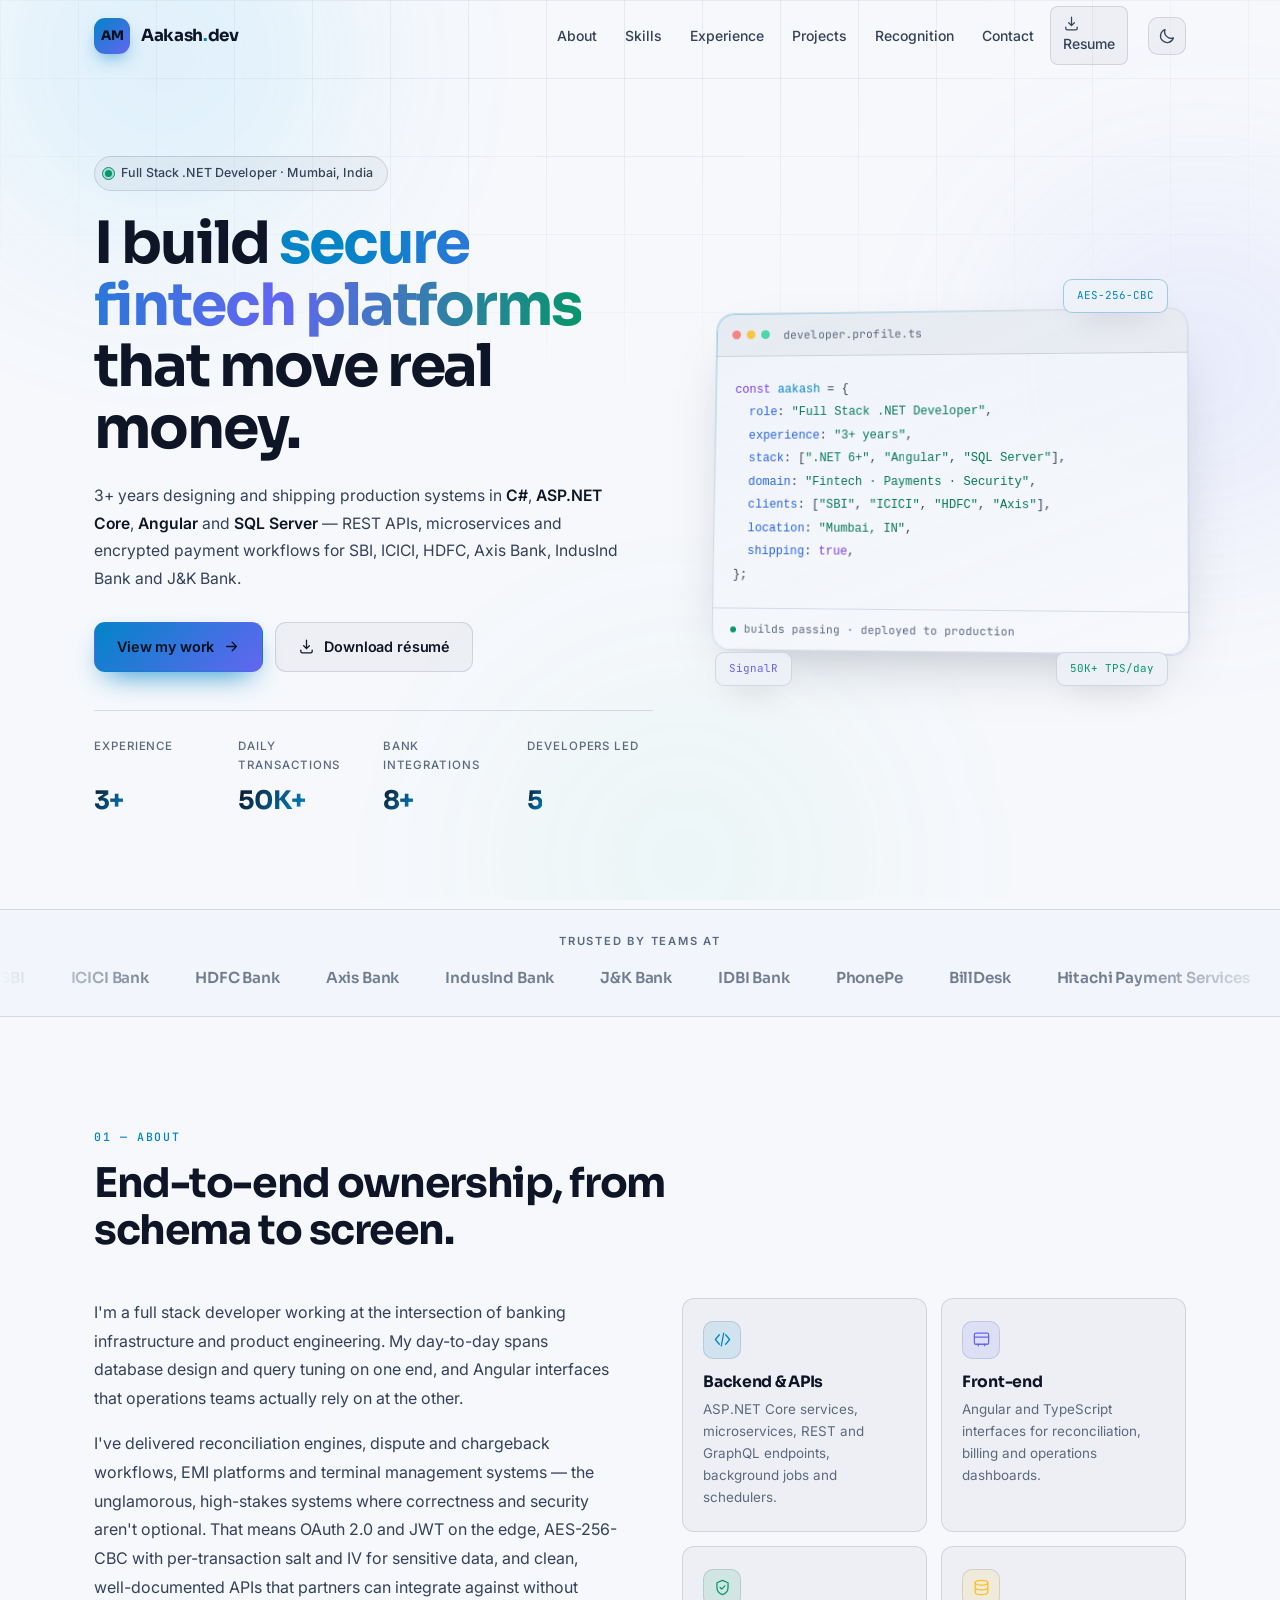
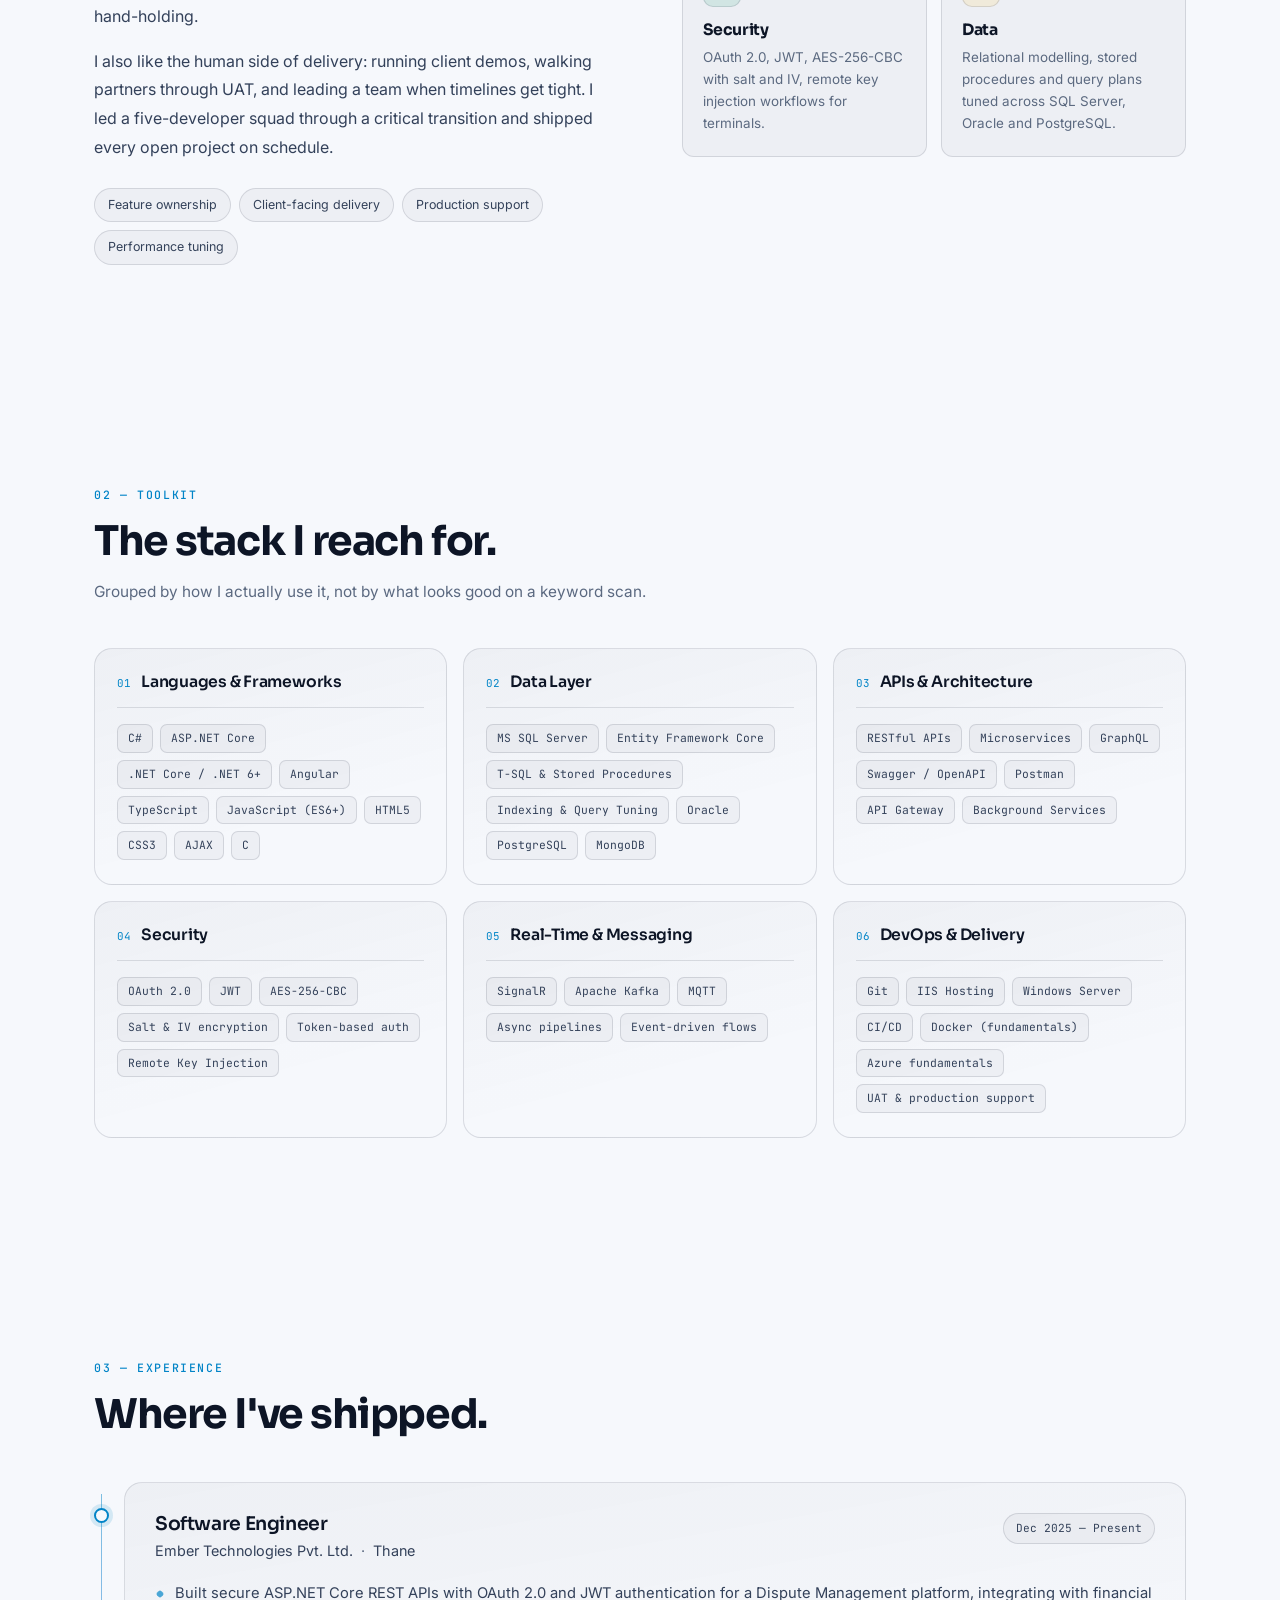
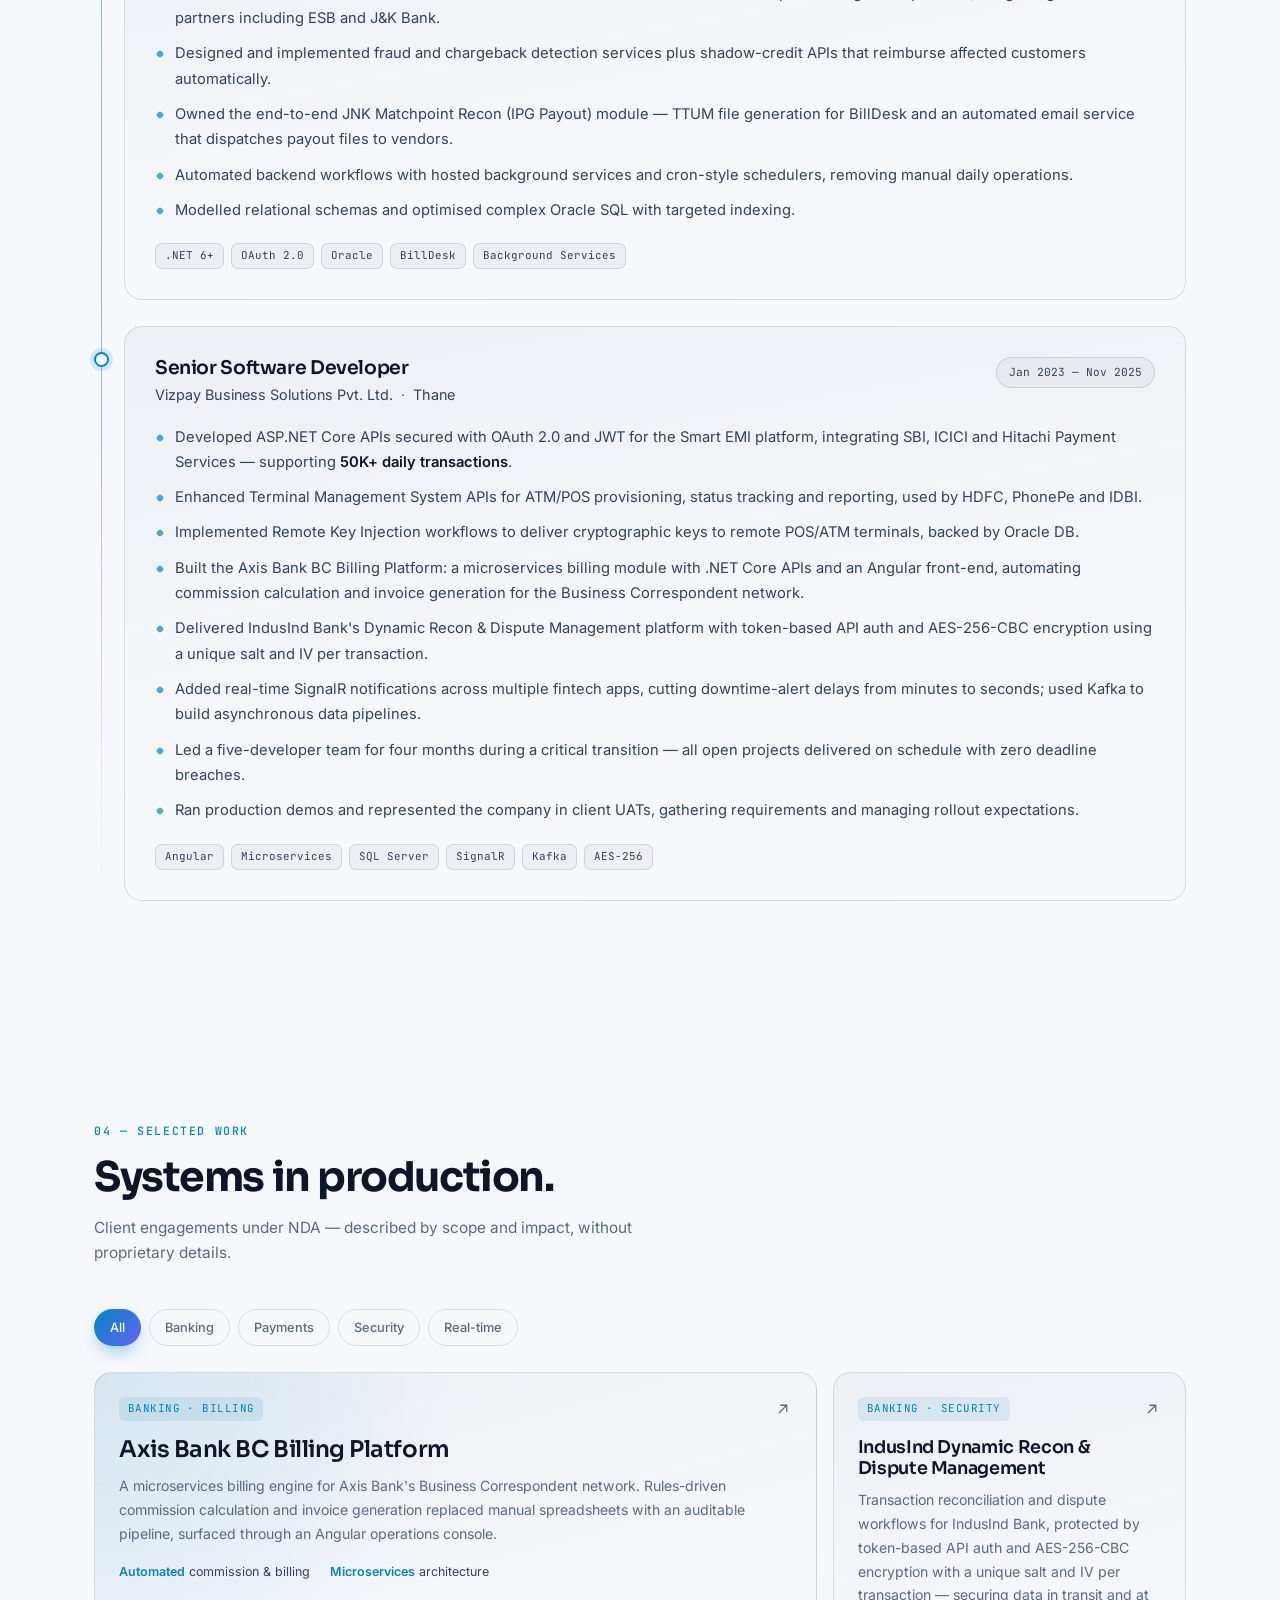
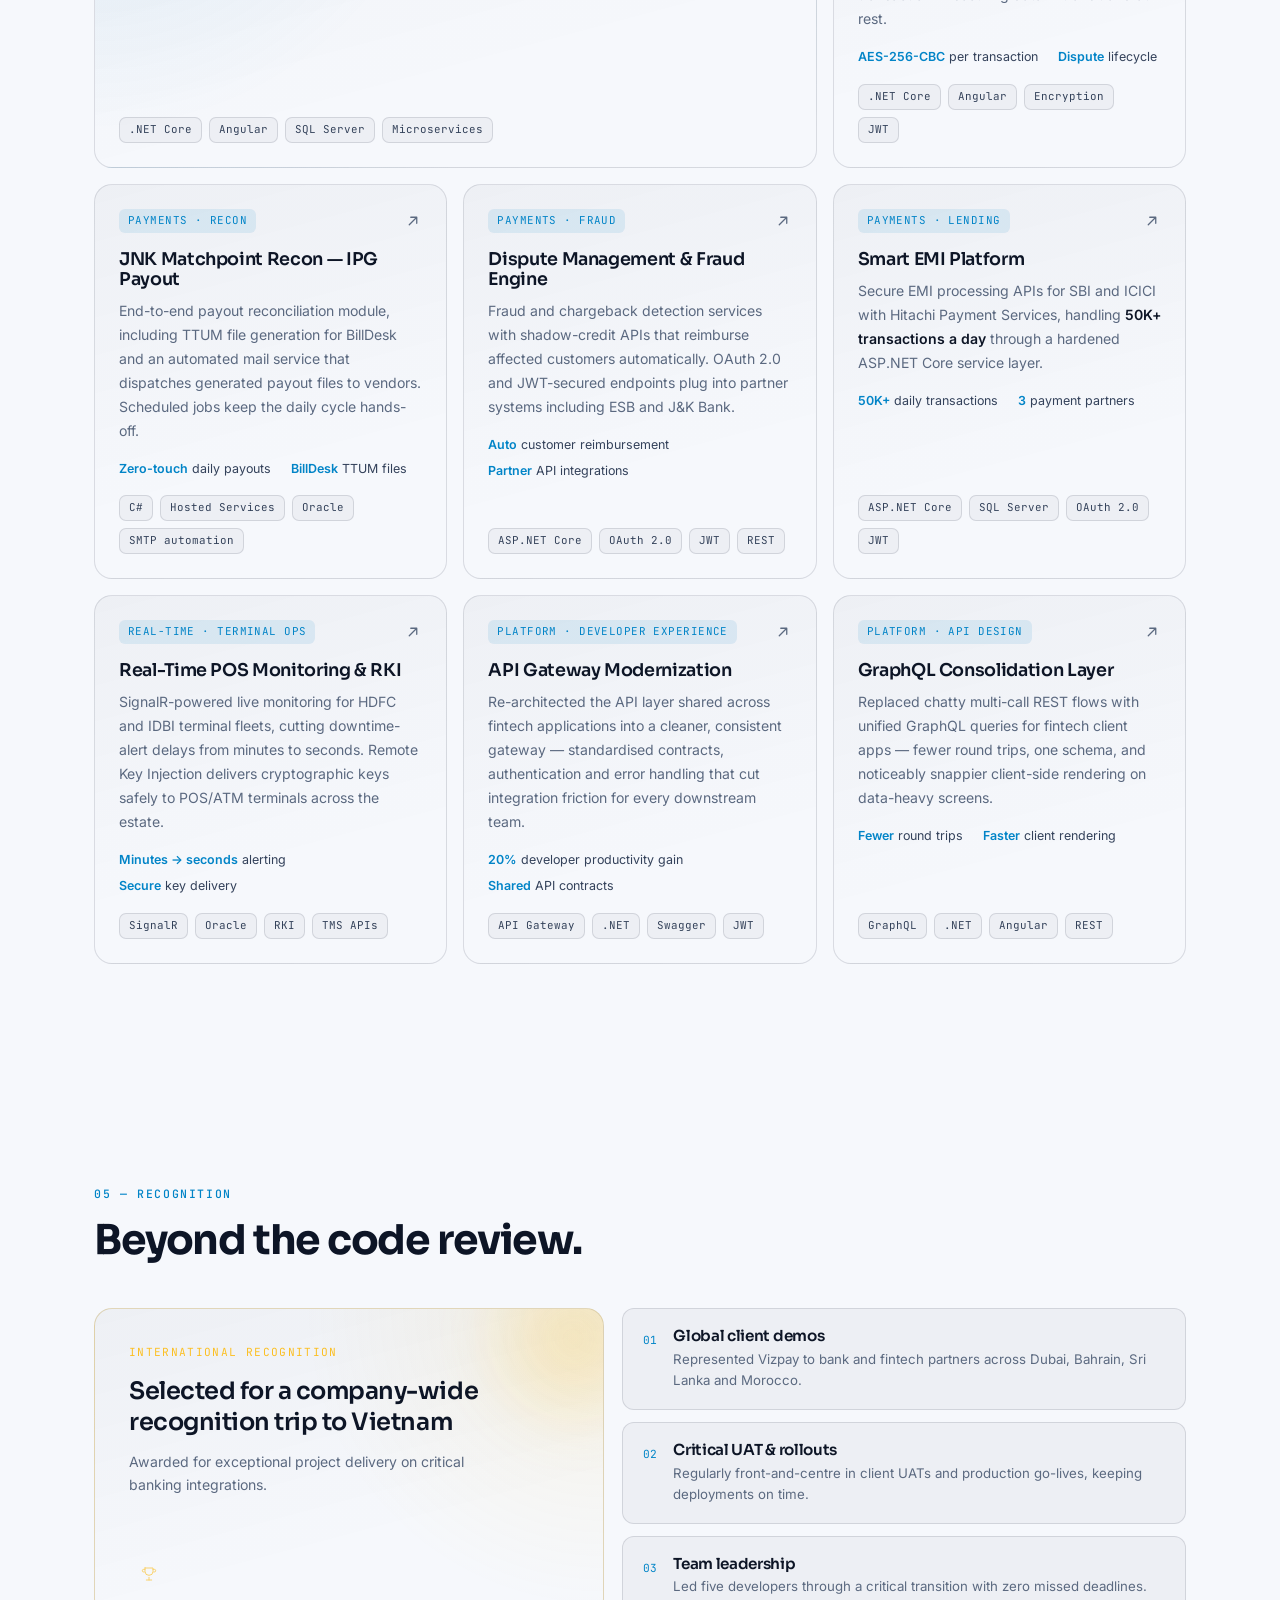
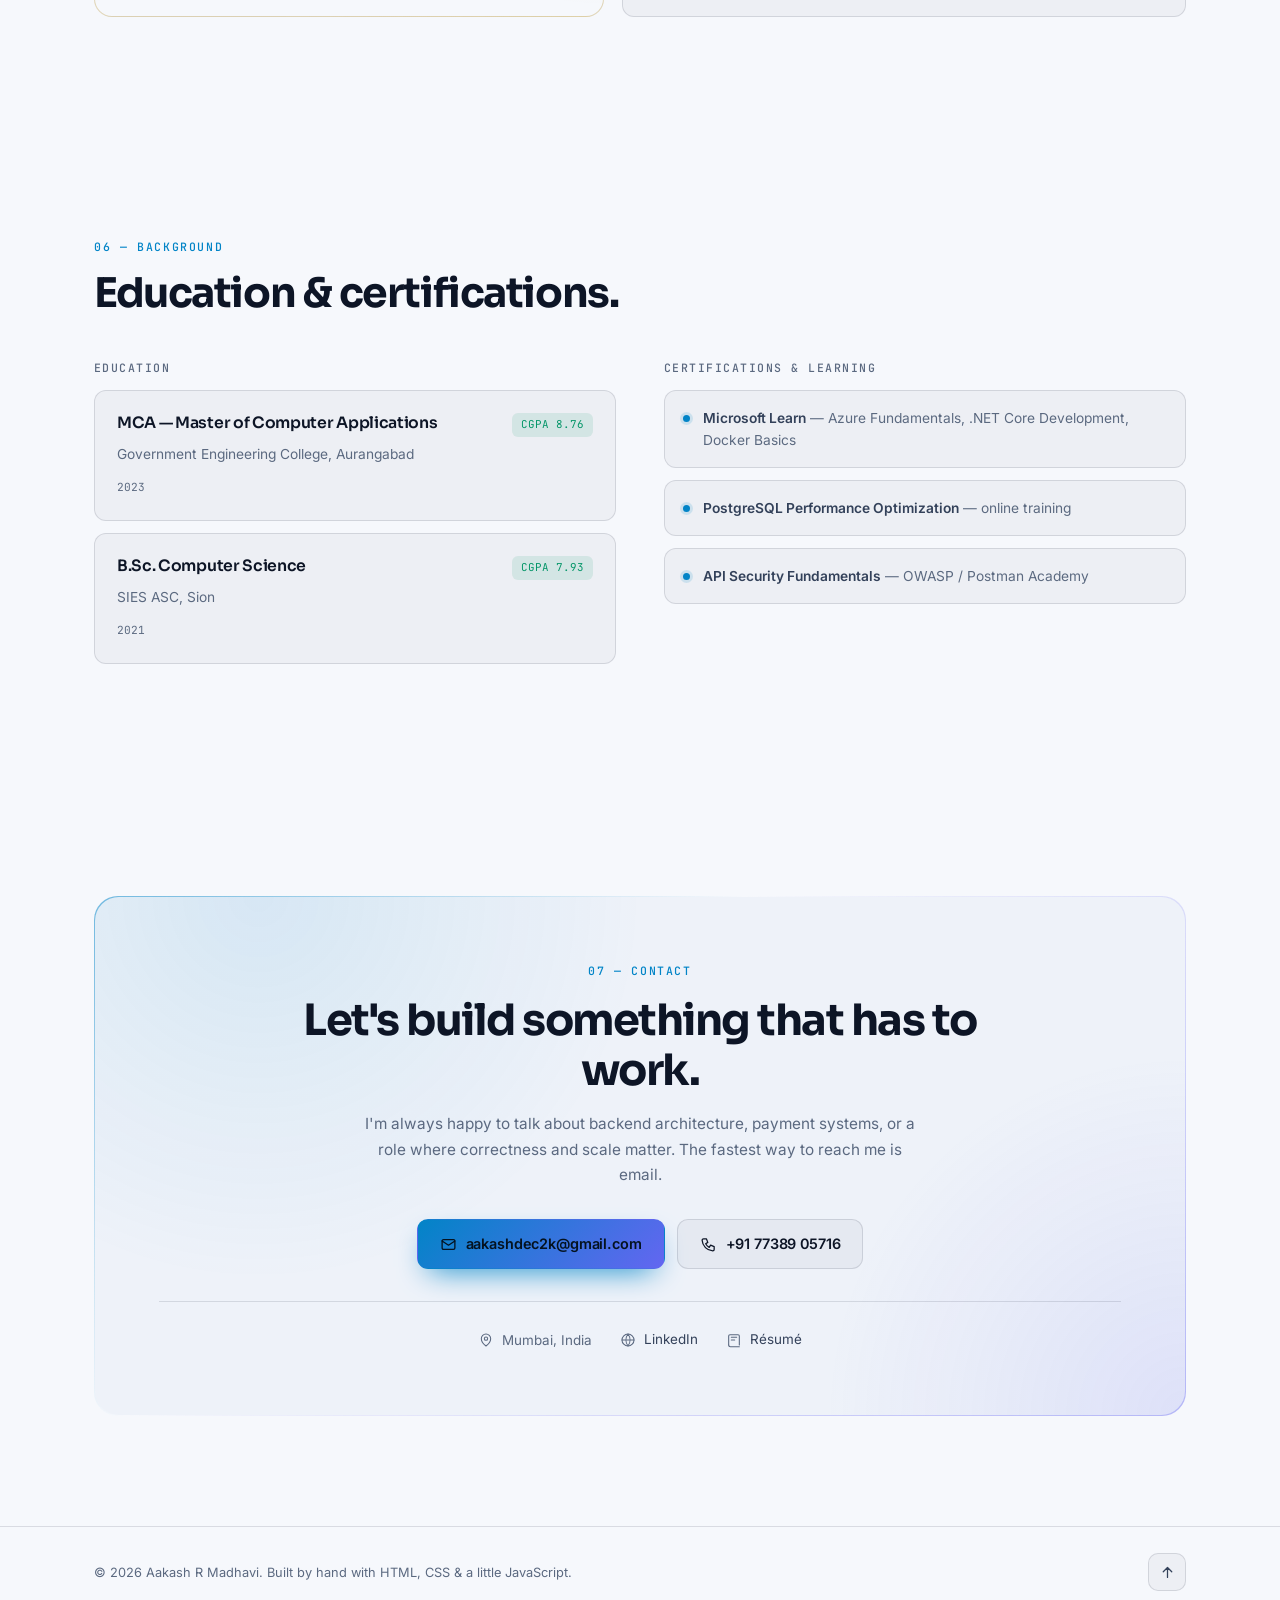
==== index.html @ f0f53ac8 "Add portfolio site and updated resume" ====
<!DOCTYPE html>
<html lang="en" data-theme="dark">
<head>
  <meta charset="UTF-8" />
  <meta name="viewport" content="width=device-width, initial-scale=1.0" />
  <title>Aakash R Madhavi — Full Stack .NET Developer</title>
  <meta name="description" content="Full Stack .NET Developer with 3+ years building secure, high-throughput fintech platforms with C#, ASP.NET Core, Angular and SQL Server for leading banks and payment networks." />
  <meta name="author" content="Aakash R Madhavi" />
  <meta name="theme-color" content="#060a12" />

  <!-- Open Graph / social preview -->
  <meta property="og:type" content="website" />
  <meta property="og:title" content="Aakash R Madhavi — Full Stack .NET Developer" />
  <meta property="og:description" content="Secure, scalable fintech platforms in .NET Core, Angular and SQL Server. Built for SBI, ICICI, HDFC, Axis, IndusInd and J&K Bank." />
  <meta name="twitter:card" content="summary_large_image" />

  <link rel="icon" href="data:image/svg+xml,<svg xmlns='http://www.w3.org/2000/svg' viewBox='0 0 100 100'><rect width='100' height='100' rx='24' fill='%23060a12'/><text x='50' y='68' font-family='Segoe UI,Arial' font-size='46' font-weight='700' fill='%2338bdf8' text-anchor='middle'>AM</text></svg>" />

  <link rel="preconnect" href="https://fonts.googleapis.com" />
  <link rel="preconnect" href="https://fonts.gstatic.com" crossorigin />
  <link href="https://fonts.googleapis.com/css2?family=Inter:wght@400;500;600;700&family=JetBrains+Mono:wght@400;500&family=Sora:wght@500;600;700;800&display=swap" rel="stylesheet" />

  <link rel="stylesheet" href="assets/css/style.css" />

  <script type="application/ld+json">
  {
    "@context": "https://schema.org",
    "@type": "Person",
    "name": "Aakash R Madhavi",
    "jobTitle": "Full Stack .NET Developer",
    "email": "mailto:aakashdec2k@gmail.com",
    "telephone": "+91-7738905716",
    "address": { "@type": "PostalAddress", "addressLocality": "Mumbai", "addressCountry": "IN" },
    "knowsAbout": ["C#", "ASP.NET Core", ".NET 6+", "Angular", "SQL Server", "Microservices", "REST APIs", "OAuth 2.0", "JWT", "SignalR", "Kafka"],
    "alumniOf": [
      { "@type": "CollegeOrUniversity", "name": "Government Engineering College, Aurangabad" },
      { "@type": "CollegeOrUniversity", "name": "SIES ASC, Sion" }
    ]
  }
  </script>
</head>
<body>
  <a class="skip-link" href="#main">Skip to content</a>

  <div class="bg-aurora" aria-hidden="true">
    <span class="blob blob-1"></span>
    <span class="blob blob-2"></span>
    <span class="blob blob-3"></span>
    <span class="grid-overlay"></span>
  </div>

  <header class="site-header" id="top">
    <nav class="nav container" aria-label="Primary">
      <a class="brand" href="#top" aria-label="Aakash Madhavi — home">
        <span class="brand-mark">AM</span>
        <span class="brand-text">Aakash<span class="dot">.</span>dev</span>
      </a>

      <button class="nav-toggle" id="navToggle" aria-label="Toggle navigation" aria-expanded="false" aria-controls="navLinks">
        <span></span><span></span><span></span>
      </button>

      <ul class="nav-links" id="navLinks">
        <li><a href="#about">About</a></li>
        <li><a href="#skills">Skills</a></li>
        <li><a href="#experience">Experience</a></li>
        <li><a href="#projects">Projects</a></li>
        <li><a href="#recognition">Recognition</a></li>
        <li><a href="#contact">Contact</a></li>
        <li>
          <a class="btn btn-sm btn-ghost" href="resume.html">
            <svg viewBox="0 0 24 24" aria-hidden="true"><path d="M12 3v12m0 0 4-4m-4 4-4-4M4 17v2a2 2 0 0 0 2 2h12a2 2 0 0 0 2-2v-2"/></svg>
            Resume
          </a>
        </li>
      </ul>

      <button class="theme-toggle" id="themeToggle" aria-label="Switch to light theme" title="Toggle theme">
        <svg class="icon-sun" viewBox="0 0 24 24" aria-hidden="true"><circle cx="12" cy="12" r="4.2"/><path d="M12 2v2.2M12 19.8V22M2 12h2.2M19.8 12H22M4.9 4.9l1.6 1.6M17.5 17.5l1.6 1.6M19.1 4.9l-1.6 1.6M6.5 17.5l-1.6 1.6"/></svg>
        <svg class="icon-moon" viewBox="0 0 24 24" aria-hidden="true"><path d="M20.5 14.6A8.7 8.7 0 0 1 9.4 3.5a8.8 8.8 0 1 0 11.1 11.1Z"/></svg>
      </button>
    </nav>
  </header>

  <main id="main">
    <!-- ================= HERO ================= -->
    <section class="hero container" aria-labelledby="hero-title">
      <div class="hero-copy">
        <p class="eyebrow reveal">
          <span class="status-dot" aria-hidden="true"></span>
          Full Stack .NET Developer · Mumbai, India
        </p>

        <h1 id="hero-title" class="reveal">
          I build <span class="grad-text">secure fintech platforms</span> that move real money.
        </h1>

        <p class="hero-lede reveal">
          3+ years designing and shipping production systems in <strong>C#</strong>,
          <strong>ASP.NET Core</strong>, <strong>Angular</strong> and <strong>SQL Server</strong> —
          REST APIs, microservices and encrypted payment workflows for SBI, ICICI, HDFC,
          Axis Bank, IndusInd Bank and J&amp;K Bank.
        </p>

        <div class="hero-actions reveal">
          <a class="btn btn-primary" href="#projects">
            View my work
            <svg viewBox="0 0 24 24" aria-hidden="true"><path d="M5 12h14m0 0-6-6m6 6-6 6"/></svg>
          </a>
          <a class="btn btn-ghost" href="Aakash_Madhavi_Resume_Updated.pdf" download>
            <svg viewBox="0 0 24 24" aria-hidden="true"><path d="M12 3v12m0 0 4-4m-4 4-4-4M4 17v2a2 2 0 0 0 2 2h12a2 2 0 0 0 2-2v-2"/></svg>
            Download résumé
          </a>
        </div>

        <dl class="hero-stats reveal">
          <div class="stat">
            <dt>Experience</dt>
            <dd><span class="counter" data-target="3" data-suffix="+">0</span></dd>
          </div>
          <div class="stat">
            <dt>Daily transactions</dt>
            <dd><span class="counter" data-target="50" data-suffix="K+">0</span></dd>
          </div>
          <div class="stat">
            <dt>Bank integrations</dt>
            <dd><span class="counter" data-target="8" data-suffix="+">0</span></dd>
          </div>
          <div class="stat">
            <dt>Developers led</dt>
            <dd><span class="counter" data-target="5" data-suffix="">0</span></dd>
          </div>
        </dl>
      </div>

      <div class="hero-visual reveal" aria-hidden="true">
        <div class="code-card">
          <div class="code-head">
            <span class="code-dots"><i></i><i></i><i></i></span>
            <span class="code-file">developer.profile.ts</span>
          </div>
          <pre class="code-body"><code><span class="tok-key">const</span> <span class="tok-var">aakash</span> = {
  <span class="tok-prop">role</span>: <span class="tok-str">"Full Stack .NET Developer"</span>,
  <span class="tok-prop">experience</span>: <span class="tok-str">"3+ years"</span>,
  <span class="tok-prop">stack</span>: [<span class="tok-str">".NET 6+"</span>, <span class="tok-str">"Angular"</span>, <span class="tok-str">"SQL Server"</span>],
  <span class="tok-prop">domain</span>: <span class="tok-str">"Fintech · Payments · Security"</span>,
  <span class="tok-prop">clients</span>: [<span class="tok-str">"SBI"</span>, <span class="tok-str">"ICICI"</span>, <span class="tok-str">"HDFC"</span>, <span class="tok-str">"Axis"</span>],
  <span class="tok-prop">location</span>: <span class="tok-str">"Mumbai, IN"</span>,
  <span class="tok-prop">shipping</span>: <span class="tok-key">true</span>,
};</code></pre>
          <div class="code-foot">
            <span class="pulse-dot"></span> builds passing · deployed to production
          </div>
        </div>

        <div class="floating-chip chip-a">AES-256-CBC</div>
        <div class="floating-chip chip-b">SignalR</div>
        <div class="floating-chip chip-c">50K+ TPS/day</div>
      </div>
    </section>

    <!-- ================= MARQUEE ================= -->
    <section class="marquee-wrap" aria-label="Clients and partners">
      <p class="marquee-label">Trusted by teams at</p>
      <div class="marquee">
        <ul class="marquee-track">
          <li>SBI</li><li>ICICI Bank</li><li>HDFC Bank</li><li>Axis Bank</li><li>IndusInd Bank</li>
          <li>J&amp;K Bank</li><li>IDBI Bank</li><li>PhonePe</li><li>BillDesk</li><li>Hitachi Payment Services</li>
          <li aria-hidden="true">SBI</li><li aria-hidden="true">ICICI Bank</li><li aria-hidden="true">HDFC Bank</li>
          <li aria-hidden="true">Axis Bank</li><li aria-hidden="true">IndusInd Bank</li><li aria-hidden="true">J&amp;K Bank</li>
          <li aria-hidden="true">IDBI Bank</li><li aria-hidden="true">PhonePe</li><li aria-hidden="true">BillDesk</li>
          <li aria-hidden="true">Hitachi Payment Services</li>
        </ul>
      </div>
    </section>

    <!-- ================= ABOUT ================= -->
    <section id="about" class="section container" aria-labelledby="about-title">
      <div class="section-head reveal">
        <p class="kicker">01 — About</p>
        <h2 id="about-title">End-to-end ownership, from schema to screen.</h2>
      </div>

      <div class="about-grid">
        <div class="about-copy reveal">
          <p>
            I'm a full stack developer working at the intersection of banking infrastructure and
            product engineering. My day-to-day spans database design and query tuning on one end,
            and Angular interfaces that operations teams actually rely on at the other.
          </p>
          <p>
            I've delivered reconciliation engines, dispute and chargeback workflows, EMI platforms
            and terminal management systems — the unglamorous, high-stakes systems where correctness
            and security aren't optional. That means OAuth 2.0 and JWT on the edge, AES-256-CBC with
            per-transaction salt and IV for sensitive data, and clean, well-documented APIs that
            partners can integrate against without hand-holding.
          </p>
          <p>
            I also like the human side of delivery: running client demos, walking partners through
            UAT, and leading a team when timelines get tight. I led a five-developer squad through a
            critical transition and shipped every open project on schedule.
          </p>

          <ul class="about-chips">
            <li>Feature ownership</li>
            <li>Client-facing delivery</li>
            <li>Production support</li>
            <li>Performance tuning</li>
          </ul>
        </div>

        <div class="about-cards">
          <article class="mini-card reveal">
            <div class="mini-icon icon-blue">
              <svg viewBox="0 0 24 24" aria-hidden="true"><path d="M8 6 3 12l5 6M16 6l5 6-5 6M13.5 4l-3 16"/></svg>
            </div>
            <h3>Backend &amp; APIs</h3>
            <p>ASP.NET Core services, microservices, REST and GraphQL endpoints, background jobs and schedulers.</p>
          </article>

          <article class="mini-card reveal">
            <div class="mini-icon icon-violet">
              <svg viewBox="0 0 24 24" aria-hidden="true"><rect x="3" y="4" width="18" height="14" rx="2"/><path d="M3 9h18M8 18v2m8-2v2"/></svg>
            </div>
            <h3>Front-end</h3>
            <p>Angular and TypeScript interfaces for reconciliation, billing and operations dashboards.</p>
          </article>

          <article class="mini-card reveal">
            <div class="mini-icon icon-green">
              <svg viewBox="0 0 24 24" aria-hidden="true"><path d="M12 3l7 3v6c0 4.2-2.9 7.6-7 9-4.1-1.4-7-4.8-7-9V6l7-3Z"/><path d="m9 12 2 2 4-4"/></svg>
            </div>
            <h3>Security</h3>
            <p>OAuth 2.0, JWT, AES-256-CBC with salt and IV, remote key injection workflows for terminals.</p>
          </article>

          <article class="mini-card reveal">
            <div class="mini-icon icon-amber">
              <svg viewBox="0 0 24 24" aria-hidden="true"><ellipse cx="12" cy="6" rx="8" ry="3"/><path d="M4 6v6c0 1.7 3.6 3 8 3s8-1.3 8-3V6M4 12v6c0 1.7 3.6 3 8 3s8-1.3 8-3v-6"/></svg>
            </div>
            <h3>Data</h3>
            <p>Relational modelling, stored procedures and query plans tuned across SQL Server, Oracle and PostgreSQL.</p>
          </article>
        </div>
      </div>
    </section>

    <!-- ================= SKILLS ================= -->
    <section id="skills" class="section container" aria-labelledby="skills-title">
      <div class="section-head reveal">
        <p class="kicker">02 — Toolkit</p>
        <h2 id="skills-title">The stack I reach for.</h2>
        <p class="section-sub">Grouped by how I actually use it, not by what looks good on a keyword scan.</p>
      </div>

      <div class="skills-grid">
        <article class="skill-card reveal">
          <header><span class="skill-index">01</span><h3>Languages &amp; Frameworks</h3></header>
          <ul class="tags">
            <li>C#</li><li>ASP.NET Core</li><li>.NET Core / .NET 6+</li><li>Angular</li>
            <li>TypeScript</li><li>JavaScript (ES6+)</li><li>HTML5</li><li>CSS3</li><li>AJAX</li><li>C</li>
          </ul>
        </article>

        <article class="skill-card reveal">
          <header><span class="skill-index">02</span><h3>Data Layer</h3></header>
          <ul class="tags">
            <li>MS SQL Server</li><li>Entity Framework Core</li><li>T-SQL &amp; Stored Procedures</li>
            <li>Indexing &amp; Query Tuning</li><li>Oracle</li><li>PostgreSQL</li><li>MongoDB</li>
          </ul>
        </article>

        <article class="skill-card reveal">
          <header><span class="skill-index">03</span><h3>APIs &amp; Architecture</h3></header>
          <ul class="tags">
            <li>RESTful APIs</li><li>Microservices</li><li>GraphQL</li><li>Swagger / OpenAPI</li>
            <li>Postman</li><li>API Gateway</li><li>Background Services</li>
          </ul>
        </article>

        <article class="skill-card reveal">
          <header><span class="skill-index">04</span><h3>Security</h3></header>
          <ul class="tags">
            <li>OAuth 2.0</li><li>JWT</li><li>AES-256-CBC</li><li>Salt &amp; IV encryption</li>
            <li>Token-based auth</li><li>Remote Key Injection</li>
          </ul>
        </article>

        <article class="skill-card reveal">
          <header><span class="skill-index">05</span><h3>Real-Time &amp; Messaging</h3></header>
          <ul class="tags">
            <li>SignalR</li><li>Apache Kafka</li><li>MQTT</li><li>Async pipelines</li><li>Event-driven flows</li>
          </ul>
        </article>

        <article class="skill-card reveal">
          <header><span class="skill-index">06</span><h3>DevOps &amp; Delivery</h3></header>
          <ul class="tags">
            <li>Git</li><li>IIS Hosting</li><li>Windows Server</li><li>CI/CD</li>
            <li>Docker (fundamentals)</li><li>Azure fundamentals</li><li>UAT &amp; production support</li>
          </ul>
        </article>
      </div>
    </section>

    <!-- ================= EXPERIENCE ================= -->
    <section id="experience" class="section container" aria-labelledby="exp-title">
      <div class="section-head reveal">
        <p class="kicker">03 — Experience</p>
        <h2 id="exp-title">Where I've shipped.</h2>
      </div>

      <ol class="timeline">
        <li class="timeline-item reveal">
          <div class="timeline-dot" aria-hidden="true"></div>
          <div class="timeline-card">
            <div class="timeline-top">
              <div>
                <h3>Software Engineer</h3>
                <p class="company">Ember Technologies Pvt. Ltd. <span class="sep">·</span> Thane</p>
              </div>
              <span class="period">Dec 2025 — Present</span>
            </div>
            <ul class="bullet-list">
              <li>Built secure ASP.NET Core REST APIs with OAuth 2.0 and JWT authentication for a Dispute Management platform, integrating with financial partners including ESB and J&amp;K Bank.</li>
              <li>Designed and implemented fraud and chargeback detection services plus shadow-credit APIs that reimburse affected customers automatically.</li>
              <li>Owned the end-to-end JNK Matchpoint Recon (IPG Payout) module — TTUM file generation for BillDesk and an automated email service that dispatches payout files to vendors.</li>
              <li>Automated backend workflows with hosted background services and cron-style schedulers, removing manual daily operations.</li>
              <li>Modelled relational schemas and optimised complex Oracle SQL with targeted indexing.</li>
            </ul>
            <ul class="tags tags-sm">
              <li>.NET 6+</li><li>OAuth 2.0</li><li>Oracle</li><li>BillDesk</li><li>Background Services</li>
            </ul>
          </div>
        </li>

        <li class="timeline-item reveal">
          <div class="timeline-dot" aria-hidden="true"></div>
          <div class="timeline-card">
            <div class="timeline-top">
              <div>
                <h3>Senior Software Developer</h3>
                <p class="company">Vizpay Business Solutions Pvt. Ltd. <span class="sep">·</span> Thane</p>
              </div>
              <span class="period">Jan 2023 — Nov 2025</span>
            </div>
            <ul class="bullet-list">
              <li>Developed ASP.NET Core APIs secured with OAuth 2.0 and JWT for the Smart EMI platform, integrating SBI, ICICI and Hitachi Payment Services — supporting <strong>50K+ daily transactions</strong>.</li>
              <li>Enhanced Terminal Management System APIs for ATM/POS provisioning, status tracking and reporting, used by HDFC, PhonePe and IDBI.</li>
              <li>Implemented Remote Key Injection workflows to deliver cryptographic keys to remote POS/ATM terminals, backed by Oracle DB.</li>
              <li>Built the Axis Bank BC Billing Platform: a microservices billing module with .NET Core APIs and an Angular front-end, automating commission calculation and invoice generation for the Business Correspondent network.</li>
              <li>Delivered IndusInd Bank's Dynamic Recon &amp; Dispute Management platform with token-based API auth and AES-256-CBC encryption using a unique salt and IV per transaction.</li>
              <li>Added real-time SignalR notifications across multiple fintech apps, cutting downtime-alert delays from minutes to seconds; used Kafka to build asynchronous data pipelines.</li>
              <li>Led a five-developer team for four months during a critical transition — all open projects delivered on schedule with zero deadline breaches.</li>
              <li>Ran production demos and represented the company in client UATs, gathering requirements and managing rollout expectations.</li>
            </ul>
            <ul class="tags tags-sm">
              <li>Angular</li><li>Microservices</li><li>SQL Server</li><li>SignalR</li><li>Kafka</li><li>AES-256</li>
            </ul>
          </div>
        </li>
      </ol>
    </section>

    <!-- ================= PROJECTS ================= -->
    <section id="projects" class="section container" aria-labelledby="projects-title">
      <div class="section-head reveal">
        <p class="kicker">04 — Selected work</p>
        <h2 id="projects-title">Systems in production.</h2>
        <p class="section-sub">Client engagements under NDA — described by scope and impact, without proprietary details.</p>
      </div>

      <div class="filter-bar reveal" role="group" aria-label="Filter projects">
        <button class="filter is-active" data-filter="all">All</button>
        <button class="filter" data-filter="banking">Banking</button>
        <button class="filter" data-filter="payments">Payments</button>
        <button class="filter" data-filter="security">Security</button>
        <button class="filter" data-filter="realtime">Real-time</button>
      </div>

      <div class="project-grid" id="projectGrid">
        <article class="project-card is-featured reveal" data-cat="banking">
          <div class="project-top">
            <span class="project-badge">Banking · Billing</span>
            <svg class="project-arrow" viewBox="0 0 24 24" aria-hidden="true"><path d="M7 17 17 7m0 0H9m8 0v8"/></svg>
          </div>
          <h3>Axis Bank BC Billing Platform</h3>
          <p>
            A microservices billing engine for Axis Bank's Business Correspondent network.
            Rules-driven commission calculation and invoice generation replaced manual
            spreadsheets with an auditable pipeline, surfaced through an Angular operations console.
          </p>
          <div class="project-impact">
            <span><strong>Automated</strong> commission &amp; billing</span>
            <span><strong>Microservices</strong> architecture</span>
          </div>
          <ul class="tags tags-sm">
            <li>.NET Core</li><li>Angular</li><li>SQL Server</li><li>Microservices</li>
          </ul>
        </article>

        <article class="project-card reveal" data-cat="banking security">
          <div class="project-top">
            <span class="project-badge">Banking · Security</span>
            <svg class="project-arrow" viewBox="0 0 24 24" aria-hidden="true"><path d="M7 17 17 7m0 0H9m8 0v8"/></svg>
          </div>
          <h3>IndusInd Dynamic Recon &amp; Dispute Management</h3>
          <p>
            Transaction reconciliation and dispute workflows for IndusInd Bank, protected by
            token-based API auth and AES-256-CBC encryption with a unique salt and IV per
            transaction — securing data in transit and at rest.
          </p>
          <div class="project-impact">
            <span><strong>AES-256-CBC</strong> per transaction</span>
            <span><strong>Dispute</strong> lifecycle</span>
          </div>
          <ul class="tags tags-sm">
            <li>.NET Core</li><li>Angular</li><li>Encryption</li><li>JWT</li>
          </ul>
        </article>

        <article class="project-card reveal" data-cat="payments">
          <div class="project-top">
            <span class="project-badge">Payments · Recon</span>
            <svg class="project-arrow" viewBox="0 0 24 24" aria-hidden="true"><path d="M7 17 17 7m0 0H9m8 0v8"/></svg>
          </div>
          <h3>JNK Matchpoint Recon — IPG Payout</h3>
          <p>
            End-to-end payout reconciliation module, including TTUM file generation for BillDesk
            and an automated mail service that dispatches generated payout files to vendors.
            Scheduled jobs keep the daily cycle hands-off.
          </p>
          <div class="project-impact">
            <span><strong>Zero-touch</strong> daily payouts</span>
            <span><strong>BillDesk</strong> TTUM files</span>
          </div>
          <ul class="tags tags-sm">
            <li>C#</li><li>Hosted Services</li><li>Oracle</li><li>SMTP automation</li>
          </ul>
        </article>

        <article class="project-card reveal" data-cat="payments security">
          <div class="project-top">
            <span class="project-badge">Payments · Fraud</span>
            <svg class="project-arrow" viewBox="0 0 24 24" aria-hidden="true"><path d="M7 17 17 7m0 0H9m8 0v8"/></svg>
          </div>
          <h3>Dispute Management &amp; Fraud Engine</h3>
          <p>
            Fraud and chargeback detection services with shadow-credit APIs that reimburse
            affected customers automatically. OAuth 2.0 and JWT-secured endpoints plug into
            partner systems including ESB and J&amp;K Bank.
          </p>
          <div class="project-impact">
            <span><strong>Auto</strong> customer reimbursement</span>
            <span><strong>Partner</strong> API integrations</span>
          </div>
          <ul class="tags tags-sm">
            <li>ASP.NET Core</li><li>OAuth 2.0</li><li>JWT</li><li>REST</li>
          </ul>
        </article>

        <article class="project-card reveal" data-cat="payments">
          <div class="project-top">
            <span class="project-badge">Payments · Lending</span>
            <svg class="project-arrow" viewBox="0 0 24 24" aria-hidden="true"><path d="M7 17 17 7m0 0H9m8 0v8"/></svg>
          </div>
          <h3>Smart EMI Platform</h3>
          <p>
            Secure EMI processing APIs for SBI and ICICI with Hitachi Payment Services,
            handling <strong>50K+ transactions a day</strong> through a hardened ASP.NET Core
            service layer.
          </p>
          <div class="project-impact">
            <span><strong>50K+</strong> daily transactions</span>
            <span><strong>3</strong> payment partners</span>
          </div>
          <ul class="tags tags-sm">
            <li>ASP.NET Core</li><li>SQL Server</li><li>OAuth 2.0</li><li>JWT</li>
          </ul>
        </article>

        <article class="project-card reveal" data-cat="realtime security">
          <div class="project-top">
            <span class="project-badge">Real-time · Terminal ops</span>
            <svg class="project-arrow" viewBox="0 0 24 24" aria-hidden="true"><path d="M7 17 17 7m0 0H9m8 0v8"/></svg>
          </div>
          <h3>Real-Time POS Monitoring &amp; RKI</h3>
          <p>
            SignalR-powered live monitoring for HDFC and IDBI terminal fleets, cutting
            downtime-alert delays from minutes to seconds. Remote Key Injection delivers
            cryptographic keys safely to POS/ATM terminals across the estate.
          </p>
          <div class="project-impact">
            <span><strong>Minutes → seconds</strong> alerting</span>
            <span><strong>Secure</strong> key delivery</span>
          </div>
          <ul class="tags tags-sm">
            <li>SignalR</li><li>Oracle</li><li>RKI</li><li>TMS APIs</li>
          </ul>
        </article>

        <article class="project-card reveal" data-cat="banking">
          <div class="project-top">
            <span class="project-badge">Platform · Developer experience</span>
            <svg class="project-arrow" viewBox="0 0 24 24" aria-hidden="true"><path d="M7 17 17 7m0 0H9m8 0v8"/></svg>
          </div>
          <h3>API Gateway Modernization</h3>
          <p>
            Re-architected the API layer shared across fintech applications into a cleaner,
            consistent gateway — standardised contracts, authentication and error handling
            that cut integration friction for every downstream team.
          </p>
          <div class="project-impact">
            <span><strong>20%</strong> developer productivity gain</span>
            <span><strong>Shared</strong> API contracts</span>
          </div>
          <ul class="tags tags-sm">
            <li>API Gateway</li><li>.NET</li><li>Swagger</li><li>JWT</li>
          </ul>
        </article>

        <article class="project-card reveal" data-cat="banking payments">
          <div class="project-top">
            <span class="project-badge">Platform · API design</span>
            <svg class="project-arrow" viewBox="0 0 24 24" aria-hidden="true"><path d="M7 17 17 7m0 0H9m8 0v8"/></svg>
          </div>
          <h3>GraphQL Consolidation Layer</h3>
          <p>
            Replaced chatty multi-call REST flows with unified GraphQL queries for fintech
            client apps — fewer round trips, one schema, and noticeably snappier client-side
            rendering on data-heavy screens.
          </p>
          <div class="project-impact">
            <span><strong>Fewer</strong> round trips</span>
            <span><strong>Faster</strong> client rendering</span>
          </div>
          <ul class="tags tags-sm">
            <li>GraphQL</li><li>.NET</li><li>Angular</li><li>REST</li>
          </ul>
        </article>
      </div>
    </section>

    <!-- ================= RECOGNITION ================= -->
    <section id="recognition" class="section container" aria-labelledby="rec-title">
      <div class="section-head reveal">
        <p class="kicker">05 — Recognition</p>
        <h2 id="rec-title">Beyond the code review.</h2>
      </div>

      <div class="recognition-grid">
        <article class="award-card reveal">
          <div class="award-glow" aria-hidden="true"></div>
          <span class="award-eyebrow">International recognition</span>
          <h3>Selected for a company-wide recognition trip to Vietnam</h3>
          <p>Awarded for exceptional project delivery on critical banking integrations.</p>
          <svg class="award-icon" viewBox="0 0 24 24" aria-hidden="true"><path d="M8 21h8m-4-4v4M6 3h12v5a6 6 0 0 1-12 0V3Z"/><path d="M18 5h2a2 2 0 0 1 0 4h-1M6 5H4a2 2 0 0 0 0 4h1"/></svg>
        </article>

        <div class="recognition-side">
          <article class="recog-item reveal">
            <span class="recog-num">01</span>
            <div>
              <h3>Global client demos</h3>
              <p>Represented Vizpay to bank and fintech partners across Dubai, Bahrain, Sri Lanka and Morocco.</p>
            </div>
          </article>
          <article class="recog-item reveal">
            <span class="recog-num">02</span>
            <div>
              <h3>Critical UAT &amp; rollouts</h3>
              <p>Regularly front-and-centre in client UATs and production go-lives, keeping deployments on time.</p>
            </div>
          </article>
          <article class="recog-item reveal">
            <span class="recog-num">03</span>
            <div>
              <h3>Team leadership</h3>
              <p>Led five developers through a critical transition with zero missed deadlines.</p>
            </div>
          </article>
        </div>
      </div>
    </section>

    <!-- ================= EDUCATION ================= -->
    <section id="education" class="section container" aria-labelledby="edu-title">
      <div class="section-head reveal">
        <p class="kicker">06 — Background</p>
        <h2 id="edu-title">Education &amp; certifications.</h2>
      </div>

      <div class="edu-grid">
        <div class="edu-col">
          <h3 class="col-title">Education</h3>
          <article class="edu-card reveal">
            <div class="edu-top">
              <h4>MCA — Master of Computer Applications</h4>
              <span class="cgpa">CGPA 8.76</span>
            </div>
            <p>Government Engineering College, Aurangabad</p>
            <span class="edu-year">2023</span>
          </article>
          <article class="edu-card reveal">
            <div class="edu-top">
              <h4>B.Sc. Computer Science</h4>
              <span class="cgpa">CGPA 7.93</span>
            </div>
            <p>SIES ASC, Sion</p>
            <span class="edu-year">2021</span>
          </article>
        </div>

        <div class="edu-col">
          <h3 class="col-title">Certifications &amp; learning</h3>
          <ul class="cert-list reveal">
            <li>
              <span class="cert-dot"></span>
              <div><strong>Microsoft Learn</strong> — Azure Fundamentals, .NET Core Development, Docker Basics</div>
            </li>
            <li>
              <span class="cert-dot"></span>
              <div><strong>PostgreSQL Performance Optimization</strong> — online training</div>
            </li>
            <li>
              <span class="cert-dot"></span>
              <div><strong>API Security Fundamentals</strong> — OWASP / Postman Academy</div>
            </li>
          </ul>
        </div>
      </div>
    </section>

    <!-- ================= CONTACT ================= -->
    <section id="contact" class="section container" aria-labelledby="contact-title">
      <div class="contact-card reveal">
        <div class="contact-inner">
          <p class="kicker">07 — Contact</p>
          <h2 id="contact-title">Let's build something that has to work.</h2>
          <p class="contact-lede">
            I'm always happy to talk about backend architecture, payment systems, or a role where
            correctness and scale matter. The fastest way to reach me is email.
          </p>

          <div class="contact-actions">
            <a class="btn btn-primary" href="mailto:aakashdec2k@gmail.com">
              <svg viewBox="0 0 24 24" aria-hidden="true"><rect x="3" y="5" width="18" height="14" rx="2"/><path d="m3 7 9 6 9-6"/></svg>
              aakashdec2k@gmail.com
            </a>
            <a class="btn btn-ghost" href="tel:+917738905716">
              <svg viewBox="0 0 24 24" aria-hidden="true"><path d="M5 4h4l2 5-3 2a12 12 0 0 0 5 5l2-3 5 2v4a2 2 0 0 1-2 2A16 16 0 0 1 3 6a2 2 0 0 1 2-2Z"/></svg>
              +91 77389 05716
            </a>
          </div>

          <ul class="contact-meta">
            <li>
              <svg viewBox="0 0 24 24" aria-hidden="true"><path d="M12 21s7-5.5 7-11a7 7 0 1 0-14 0c0 5.5 7 11 7 11Z"/><circle cx="12" cy="10" r="2.5"/></svg>
              Mumbai, India
            </li>
            <li>
              <svg viewBox="0 0 24 24" aria-hidden="true"><circle cx="12" cy="12" r="9"/><path d="M3 12h18M12 3a15 15 0 0 1 0 18a15 15 0 0 1 0-18Z"/></svg>
              <!-- TODO: replace with your full LinkedIn profile URL -->
              <a href="https://www.linkedin.com/in/" target="_blank" rel="noopener noreferrer">LinkedIn</a>
            </li>
            <li>
              <svg viewBox="0 0 24 24" aria-hidden="true"><path d="M4 19.5V6a2 2 0 0 1 2-2h12a2 2 0 0 1 2 2v13.5"/><path d="M4 19.5A2.5 2.5 0 0 0 6.5 22H20M8 8h8M8 12h5"/></svg>
              <a href="resume.html">Résumé</a>
            </li>
          </ul>
        </div>
      </div>
    </section>
  </main>

  <footer class="site-footer">
    <div class="container footer-inner">
      <p>© <span id="year">2026</span> Aakash R Madhavi. Built by hand with HTML, CSS &amp; a little JavaScript.</p>
      <a class="to-top" href="#top" aria-label="Back to top">
        <svg viewBox="0 0 24 24" aria-hidden="true"><path d="M12 19V5m0 0-6 6m6-6 6 6"/></svg>
      </a>
    </div>
  </footer>

  <script src="assets/js/main.js" defer></script>
</body>
</html>
---- assets/css/style.css ----
/* ============================================================
   Aakash R Madhavi — Portfolio
   Design tokens, layout and components
   ============================================================ */

:root {
  --bg: #060a12;
  --bg-soft: #0a101c;
  --surface: rgba(148, 163, 184, 0.045);
  --surface-strong: rgba(148, 163, 184, 0.075);
  --border: rgba(148, 163, 184, 0.15);
  --border-strong: rgba(148, 163, 184, 0.28);
  --text: #e8eef9;
  --text-dim: #b3c0d4;
  --muted: #8b9ab1;
  --accent: #38bdf8;
  --accent-2: #818cf8;
  --accent-3: #34d399;
  --amber: #fbbf24;
  --danger: #f87171;
  --glow: rgba(56, 189, 248, 0.16);
  --shadow: 0 24px 60px -24px rgba(2, 6, 23, 0.9);
  --radius: 18px;
  --radius-sm: 12px;
  --font-body: "Inter", system-ui, -apple-system, "Segoe UI", sans-serif;
  --font-display: "Sora", "Inter", system-ui, sans-serif;
  --font-mono: "JetBrains Mono", "SFMono-Regular", Consolas, monospace;
  --container: 1140px;
  --header-h: 72px;
}

[data-theme="light"] {
  --bg: #f6f8fc;
  --bg-soft: #eef2f9;
  --surface: rgba(15, 23, 42, 0.035);
  --surface-strong: rgba(15, 23, 42, 0.06);
  --border: rgba(15, 23, 42, 0.12);
  --border-strong: rgba(15, 23, 42, 0.22);
  --text: #0d1526;
  --text-dim: #33415a;
  --muted: #5b6980;
  --accent: #0284c7;
  --accent-2: #6366f1;
  --accent-3: #059669;
  --glow: rgba(2, 132, 199, 0.12);
  --shadow: 0 24px 60px -30px rgba(15, 23, 42, 0.35);
}

/* ---------- Reset ---------- */
*,
*::before,
*::after { box-sizing: border-box; }

html {
  scroll-behavior: smooth;
  -webkit-text-size-adjust: 100%;
}

body {
  margin: 0;
  background: var(--bg);
  color: var(--text);
  font-family: var(--font-body);
  font-size: 16px;
  line-height: 1.65;
  overflow-x: hidden;
  -webkit-font-smoothing: antialiased;
  transition: background-color 0.4s ease, color 0.4s ease;
}

img, svg { display: block; max-width: 100%; }
ul, ol { margin: 0; padding: 0; list-style: none; }
p { margin: 0 0 1em; }
a { color: inherit; text-decoration: none; }
button { font: inherit; color: inherit; cursor: pointer; }
h1, h2, h3, h4 { margin: 0; font-family: var(--font-display); line-height: 1.15; letter-spacing: -0.02em; }
strong { color: var(--text); font-weight: 600; }
::selection { background: var(--accent); color: #04121f; }

:focus-visible {
  outline: 2px solid var(--accent);
  outline-offset: 3px;
  border-radius: 4px;
}

.container {
  width: 100%;
  max-width: var(--container);
  margin-inline: auto;
  padding-inline: 24px;
}

.skip-link {
  position: absolute;
  left: 16px;
  top: -80px;
  z-index: 200;
  padding: 10px 18px;
  background: var(--accent);
  color: #04121f;
  font-weight: 600;
  border-radius: 8px;
  transition: top 0.2s ease;
}
.skip-link:focus { top: 16px; }

/* ---------- Background ---------- */
.bg-aurora {
  position: fixed;
  inset: 0;
  z-index: -1;
  overflow: hidden;
  pointer-events: none;
}

.blob {
  position: absolute;
  display: block;
  border-radius: 50%;
  filter: blur(90px);
  opacity: 0.55;
}
.blob-1 {
  width: 560px; height: 560px;
  top: -220px; left: -120px;
  background: radial-gradient(circle, rgba(56, 189, 248, 0.35), transparent 65%);
  animation: drift 22s ease-in-out infinite alternate;
}
.blob-2 {
  width: 520px; height: 520px;
  top: 12%; right: -180px;
  background: radial-gradient(circle, rgba(129, 140, 248, 0.32), transparent 65%);
  animation: drift 26s ease-in-out infinite alternate-reverse;
}
.blob-3 {
  width: 600px; height: 600px;
  bottom: -260px; left: 30%;
  background: radial-gradient(circle, rgba(52, 211, 153, 0.14), transparent 65%);
  animation: drift 30s ease-in-out infinite alternate;
}

[data-theme="light"] .blob { opacity: 0.55; }

@keyframes drift {
  from { transform: translate3d(0, 0, 0) scale(1); }
  to { transform: translate3d(40px, 50px, 0) scale(1.12); }
}

.grid-overlay {
  position: absolute;
  inset: 0;
  background-image:
    linear-gradient(to right, var(--border) 1px, transparent 1px),
    linear-gradient(to bottom, var(--border) 1px, transparent 1px);
  background-size: 78px 78px;
  opacity: 0.5;
  mask-image: radial-gradient(ellipse 90% 60% at 50% 0%, #000 20%, transparent 78%);
  -webkit-mask-image: radial-gradient(ellipse 90% 60% at 50% 0%, #000 20%, transparent 78%);
}

/* ---------- Header / nav ---------- */
.site-header {
  position: sticky;
  top: 0;
  z-index: 100;
  height: var(--header-h);
  display: flex;
  align-items: center;
  border-bottom: 1px solid transparent;
  transition: background-color 0.3s ease, border-color 0.3s ease, backdrop-filter 0.3s ease;
}
.site-header.is-scrolled {
  background: color-mix(in srgb, var(--bg) 78%, transparent);
  backdrop-filter: blur(14px) saturate(140%);
  -webkit-backdrop-filter: blur(14px) saturate(140%);
  border-bottom-color: var(--border);
}

.nav {
  display: flex;
  align-items: center;
  gap: 20px;
}

.brand {
  display: inline-flex;
  align-items: center;
  gap: 11px;
  margin-right: auto;
  font-family: var(--font-display);
  font-weight: 700;
  font-size: 1.05rem;
  letter-spacing: -0.02em;
}
.brand-mark {
  display: grid;
  place-items: center;
  width: 36px; height: 36px;
  border-radius: 11px;
  background: linear-gradient(140deg, var(--accent), var(--accent-2));
  color: #04121f;
  font-size: 0.82rem;
  font-weight: 800;
  letter-spacing: 0;
  box-shadow: 0 8px 20px -8px var(--accent);
}
.brand-text .dot { color: var(--accent); }

.nav-links {
  display: flex;
  align-items: center;
  gap: 4px;
}
.nav-links a {
  position: relative;
  display: inline-block;
  padding: 8px 12px;
  font-size: 0.875rem;
  font-weight: 500;
  color: var(--text-dim);
  border-radius: 8px;
  transition: color 0.2s ease, background-color 0.2s ease;
}
.nav-links a:not(.btn):hover { color: var(--text); background: var(--surface); }
.nav-links a.is-active { color: var(--text); }
.nav-links a.is-active::after {
  content: "";
  position: absolute;
  left: 12px; right: 12px; bottom: 2px;
  height: 2px;
  border-radius: 2px;
  background: linear-gradient(90deg, var(--accent), var(--accent-2));
}

.theme-toggle {
  display: grid;
  place-items: center;
  width: 38px; height: 38px;
  padding: 0;
  border: 1px solid var(--border);
  border-radius: 10px;
  background: var(--surface);
  color: var(--text-dim);
  transition: border-color 0.2s ease, color 0.2s ease, transform 0.2s ease;
}
.theme-toggle:hover { color: var(--text); border-color: var(--border-strong); transform: translateY(-1px); }
.theme-toggle svg { width: 18px; height: 18px; fill: none; stroke: currentColor; stroke-width: 1.7; stroke-linecap: round; stroke-linejoin: round; }
.icon-moon { display: none; }
[data-theme="light"] .icon-sun { display: none; }
[data-theme="light"] .icon-moon { display: block; }

.nav-toggle {
  display: none;
  flex-direction: column;
  justify-content: center;
  gap: 5px;
  width: 40px; height: 40px;
  padding: 0 10px;
  background: var(--surface);
  border: 1px solid var(--border);
  border-radius: 10px;
}
.nav-toggle span {
  display: block;
  height: 2px;
  width: 100%;
  background: var(--text-dim);
  border-radius: 2px;
  transition: transform 0.25s ease, opacity 0.2s ease;
}
.nav-toggle[aria-expanded="true"] span:nth-child(1) { transform: translateY(7px) rotate(45deg); }
.nav-toggle[aria-expanded="true"] span:nth-child(2) { opacity: 0; }
.nav-toggle[aria-expanded="true"] span:nth-child(3) { transform: translateY(-7px) rotate(-45deg); }

/* ---------- Buttons ---------- */
.btn {
  display: inline-flex;
  align-items: center;
  justify-content: center;
  gap: 9px;
  padding: 12px 22px;
  border: 1px solid transparent;
  border-radius: 11px;
  font-size: 0.9rem;
  font-weight: 600;
  letter-spacing: -0.01em;
  transition: transform 0.2s ease, box-shadow 0.25s ease, background-color 0.25s ease, border-color 0.25s ease;
}
.btn svg { width: 17px; height: 17px; fill: none; stroke: currentColor; stroke-width: 1.8; stroke-linecap: round; stroke-linejoin: round; }
.btn:hover { transform: translateY(-2px); }

.btn-primary {
  background: linear-gradient(135deg, var(--accent), var(--accent-2));
  color: #04121f;
  box-shadow: 0 12px 30px -12px var(--accent);
}
.btn-primary:hover { box-shadow: 0 18px 40px -14px var(--accent); }

.btn-ghost {
  background: var(--surface);
  border-color: var(--border);
  color: var(--text);
}
.btn-ghost:hover { background: var(--surface-strong); border-color: var(--border-strong); }

.btn-sm { padding: 8px 14px; font-size: 0.82rem; border-radius: 9px; }

/* ---------- Reveal animation ---------- */
.reveal {
  opacity: 0;
  transform: translateY(18px);
  transition: opacity 0.7s cubic-bezier(0.22, 1, 0.36, 1), transform 0.7s cubic-bezier(0.22, 1, 0.36, 1);
}
.reveal.is-visible { opacity: 1; transform: none; }

/* ---------- Hero ---------- */
.hero {
  display: grid;
  grid-template-columns: minmax(0, 1.08fr) minmax(0, 0.92fr);
  gap: 56px;
  align-items: center;
  padding-top: clamp(40px, 7vw, 84px);
  padding-bottom: clamp(48px, 7vw, 88px);
}

.eyebrow {
  display: inline-flex;
  align-items: center;
  gap: 9px;
  margin-bottom: 22px;
  padding: 6px 14px 6px 10px;
  border: 1px solid var(--border);
  border-radius: 999px;
  background: var(--surface);
  font-size: 0.78rem;
  font-weight: 500;
  letter-spacing: 0.01em;
  color: var(--text-dim);
}
.status-dot {
  position: relative;
  width: 7px; height: 7px;
  border-radius: 50%;
  background: var(--accent-3);
  box-shadow: 0 0 0 3px color-mix(in srgb, var(--accent-3) 22%, transparent);
}
.status-dot::after {
  content: "";
  position: absolute;
  inset: -3px;
  border-radius: 50%;
  border: 1px solid var(--accent-3);
  animation: ping 2.4s ease-out infinite;
}
@keyframes ping {
  0% { transform: scale(0.7); opacity: 0.9; }
  80%, 100% { transform: scale(1.9); opacity: 0; }
}

.hero h1 {
  font-size: clamp(2.15rem, 4.6vw, 3.65rem);
  font-weight: 700;
  letter-spacing: -0.035em;
  line-height: 1.06;
  margin-bottom: 22px;
  max-width: 15ch;
}

.grad-text {
  background: linear-gradient(100deg, var(--accent) 10%, var(--accent-2) 55%, var(--accent-3) 100%);
  -webkit-background-clip: text;
  background-clip: text;
  color: transparent;
  -webkit-text-fill-color: transparent;
}

.hero-lede {
  max-width: 54ch;
  color: var(--text-dim);
  font-size: clamp(0.98rem, 1.15vw, 1.06rem);
  line-height: 1.75;
}

.hero-actions {
  display: flex;
  flex-wrap: wrap;
  gap: 12px;
  margin: 30px 0 38px;
}

.hero-stats {
  display: grid;
  grid-template-columns: repeat(4, minmax(0, 1fr));
  gap: 18px;
  margin: 0;
  padding-top: 26px;
  border-top: 1px solid var(--border);
}
.stat dt {
  font-size: 0.72rem;
  font-weight: 500;
  text-transform: uppercase;
  letter-spacing: 0.08em;
  color: var(--muted);
  margin-bottom: 4px;
}
.stat dd {
  margin: auto 0 0;
  font-family: var(--font-display);
  font-size: clamp(1.35rem, 2vw, 1.65rem);
  font-weight: 700;
  letter-spacing: -0.03em;
}
.stat { display: flex; flex-direction: column; }
.stat dd span { background: linear-gradient(120deg, var(--text), var(--accent)); -webkit-background-clip: text; background-clip: text; -webkit-text-fill-color: transparent; }

/* Hero visual */
.hero-visual {
  position: relative;
  padding: 30px 0 46px;
}

.code-card {
  position: relative;
  border: 1px solid var(--border);
  border-radius: var(--radius);
  background: linear-gradient(160deg, color-mix(in srgb, var(--bg-soft) 92%, transparent), color-mix(in srgb, var(--bg) 96%, transparent));
  box-shadow: var(--shadow);
  overflow: hidden;
  transform: perspective(1200px) rotateY(-5deg) rotateX(3deg);
  transition: transform 0.5s ease;
}
.code-card:hover { transform: perspective(1200px) rotateY(0deg) rotateX(0deg); }
.code-card::before {
  content: "";
  position: absolute;
  inset: 0;
  border-radius: inherit;
  padding: 1px;
  background: linear-gradient(150deg, rgba(56, 189, 248, 0.5), transparent 40%, rgba(129, 140, 248, 0.35));
  -webkit-mask: linear-gradient(#000 0 0) content-box, linear-gradient(#000 0 0);
  mask: linear-gradient(#000 0 0) content-box, linear-gradient(#000 0 0);
  -webkit-mask-composite: xor;
  mask-composite: exclude;
  pointer-events: none;
}

.code-head {
  display: flex;
  align-items: center;
  gap: 14px;
  padding: 12px 16px;
  border-bottom: 1px solid var(--border);
  background: var(--surface);
}
.code-dots { display: inline-flex; gap: 6px; }
.code-dots i { width: 9px; height: 9px; border-radius: 50%; background: var(--border-strong); }
.code-dots i:nth-child(1) { background: #f87171; opacity: 0.85; }
.code-dots i:nth-child(2) { background: #fbbf24; opacity: 0.85; }
.code-dots i:nth-child(3) { background: #34d399; opacity: 0.85; }
.code-file {
  font-family: var(--font-mono);
  font-size: 0.72rem;
  color: var(--muted);
  letter-spacing: 0.01em;
}

.code-body {
  margin: 0;
  padding: 22px 20px;
  overflow-x: auto;
  font-family: var(--font-mono);
  font-size: 0.76rem;
  line-height: 1.85;
  color: var(--text-dim);
  tab-size: 2;
}
.tok-key { color: #c084fc; }
.tok-var { color: #7dd3fc; }
.tok-prop { color: #93c5fd; }
.tok-str { color: #6ee7b7; }
[data-theme="light"] .tok-key { color: #7c3aed; }
[data-theme="light"] .tok-var { color: #0284c7; }
[data-theme="light"] .tok-prop { color: #2563eb; }
[data-theme="light"] .tok-str { color: #047857; }

.code-foot {
  display: flex;
  align-items: center;
  gap: 8px;
  padding: 11px 18px;
  border-top: 1px solid var(--border);
  font-family: var(--font-mono);
  font-size: 0.7rem;
  color: var(--muted);
}
.pulse-dot {
  width: 6px; height: 6px;
  border-radius: 50%;
  background: var(--accent-3);
  animation: blink 1.8s ease-in-out infinite;
}
@keyframes blink { 0%, 100% { opacity: 1; } 50% { opacity: 0.25; } }

.floating-chip {
  position: absolute;
  padding: 7px 13px;
  border: 1px solid var(--border);
  border-radius: 9px;
  background: color-mix(in srgb, var(--bg-soft) 88%, transparent);
  backdrop-filter: blur(10px);
  font-family: var(--font-mono);
  font-size: 0.68rem;
  color: var(--text-dim);
  box-shadow: 0 12px 30px -16px rgba(2, 6, 23, 0.9);
  animation: float 6s ease-in-out infinite;
}
.chip-a { top: 0; right: 18px; color: var(--accent); border-color: color-mix(in srgb, var(--accent) 35%, transparent); }
.chip-b { bottom: 12px; left: 6px; animation-delay: 1.4s; color: var(--accent-2); }
.chip-c { bottom: 12px; right: 18px; animation-delay: 2.6s; color: var(--accent-3); }
@keyframes float {
  0%, 100% { transform: translateY(0); }
  50% { transform: translateY(-8px); }
}

/* ---------- Marquee ---------- */
.marquee-wrap {
  border-block: 1px solid var(--border);
  padding: 22px 0 26px;
  background: color-mix(in srgb, var(--bg-soft) 55%, transparent);
}
.marquee-label {
  margin: 0 0 14px;
  text-align: center;
  font-size: 0.7rem;
  font-weight: 600;
  text-transform: uppercase;
  letter-spacing: 0.16em;
  color: var(--muted);
}
.marquee {
  overflow: hidden;
  mask-image: linear-gradient(90deg, transparent, #000 12%, #000 88%, transparent);
  -webkit-mask-image: linear-gradient(90deg, transparent, #000 12%, #000 88%, transparent);
}
.marquee-track {
  display: flex;
  align-items: center;
  gap: 46px;
  width: max-content;
  animation: scroll 42s linear infinite;
}
.marquee:hover .marquee-track { animation-play-state: paused; }
.marquee-track li {
  font-family: var(--font-display);
  font-size: 0.95rem;
  font-weight: 600;
  letter-spacing: -0.01em;
  color: var(--muted);
  white-space: nowrap;
  opacity: 0.85;
}
@keyframes scroll {
  from { transform: translateX(0); }
  to { transform: translateX(-50%); }
}

/* ---------- Section scaffolding ---------- */
.section {
  padding-block: clamp(64px, 9vw, 110px);
  scroll-margin-top: calc(var(--header-h) + 10px);
}

.section-head { max-width: 720px; margin-bottom: 44px; }
.kicker {
  margin-bottom: 14px;
  font-family: var(--font-mono);
  font-size: 0.72rem;
  font-weight: 500;
  letter-spacing: 0.14em;
  text-transform: uppercase;
  color: var(--accent);
}
.section-head h2 {
  font-size: clamp(1.75rem, 3.2vw, 2.6rem);
  font-weight: 700;
  letter-spacing: -0.035em;
}
.section-sub {
  margin: 14px 0 0;
  color: var(--muted);
  font-size: 0.96rem;
  max-width: 58ch;
}

/* ---------- About ---------- */
.about-grid {
  display: grid;
  grid-template-columns: minmax(0, 1.02fr) minmax(0, 0.98fr);
  gap: clamp(32px, 5vw, 64px);
  align-items: start;
}
.about-copy p { color: var(--text-dim); font-size: 1rem; line-height: 1.8; }
.about-chips {
  display: flex;
  flex-wrap: wrap;
  gap: 8px;
  margin-top: 26px;
}
.about-chips li {
  padding: 6px 13px;
  border: 1px solid var(--border);
  border-radius: 999px;
  background: var(--surface);
  font-size: 0.78rem;
  color: var(--text-dim);
}

.about-cards {
  display: grid;
  grid-template-columns: repeat(2, minmax(0, 1fr));
  gap: 14px;
}
.mini-card {
  padding: 22px 20px;
  border: 1px solid var(--border);
  border-radius: var(--radius-sm);
  background: var(--surface);
  transition: transform 0.25s ease, border-color 0.25s ease, background-color 0.25s ease;
}
.mini-card:hover {
  transform: translateY(-4px);
  border-color: var(--border-strong);
  background: var(--surface-strong);
}
.mini-card h3 { font-size: 0.98rem; margin: 14px 0 7px; }
.mini-card p { margin: 0; font-size: 0.84rem; line-height: 1.65; color: var(--muted); }
.mini-icon {
  display: grid;
  place-items: center;
  width: 38px; height: 38px;
  border-radius: 10px;
  border: 1px solid var(--border);
}
.mini-icon svg { width: 19px; height: 19px; fill: none; stroke: currentColor; stroke-width: 1.6; stroke-linecap: round; stroke-linejoin: round; }
.icon-blue { color: var(--accent); background: color-mix(in srgb, var(--accent) 12%, transparent); }
.icon-violet { color: var(--accent-2); background: color-mix(in srgb, var(--accent-2) 12%, transparent); }
.icon-green { color: var(--accent-3); background: color-mix(in srgb, var(--accent-3) 12%, transparent); }
.icon-amber { color: var(--amber); background: color-mix(in srgb, var(--amber) 12%, transparent); }

/* ---------- Skills ---------- */
.skills-grid {
  display: grid;
  grid-template-columns: repeat(3, minmax(0, 1fr));
  gap: 16px;
}
.skill-card {
  position: relative;
  padding: 24px 22px;
  border: 1px solid var(--border);
  border-radius: var(--radius);
  background: linear-gradient(165deg, var(--surface), transparent 70%);
  transition: border-color 0.25s ease, transform 0.25s ease;
}
.skill-card:hover { border-color: var(--border-strong); transform: translateY(-3px); }
.skill-card header {
  display: flex;
  align-items: baseline;
  gap: 10px;
  margin-bottom: 16px;
  padding-bottom: 14px;
  border-bottom: 1px solid var(--border);
}
.skill-index {
  font-family: var(--font-mono);
  font-size: 0.68rem;
  color: var(--accent);
}
.skill-card h3 { font-size: 0.98rem; font-weight: 600; letter-spacing: -0.015em; }

.tags {
  display: flex;
  flex-wrap: wrap;
  gap: 7px;
}
.tags li {
  padding: 4px 10px;
  border: 1px solid var(--border);
  border-radius: 7px;
  background: var(--surface);
  font-family: var(--font-mono);
  font-size: 0.71rem;
  color: var(--text-dim);
  transition: border-color 0.2s ease, color 0.2s ease;
}
.skill-card:hover .tags li { border-color: color-mix(in srgb, var(--accent) 28%, var(--border)); }
.tags-sm li { font-size: 0.68rem; padding: 3px 9px; }

/* ---------- Experience timeline ---------- */
.timeline {
  position: relative;
  display: grid;
  gap: 26px;
  padding-left: 30px;
}
.timeline::before {
  content: "";
  position: absolute;
  left: 7px;
  top: 12px;
  bottom: 12px;
  width: 1px;
  background: linear-gradient(180deg, var(--accent), var(--accent-2) 55%, transparent);
  opacity: 0.5;
}
.timeline-item { position: relative; }
.timeline-dot {
  position: absolute;
  left: -30px;
  top: 26px;
  width: 15px; height: 15px;
  border-radius: 50%;
  border: 2px solid var(--accent);
  background: var(--bg);
  box-shadow: 0 0 0 4px color-mix(in srgb, var(--accent) 14%, transparent);
}
.timeline-card {
  padding: clamp(20px, 3vw, 30px);
  border: 1px solid var(--border);
  border-radius: var(--radius);
  background: linear-gradient(170deg, var(--surface), transparent 65%);
  transition: border-color 0.25s ease;
}
.timeline-card:hover { border-color: var(--border-strong); }
.timeline-top {
  display: flex;
  flex-wrap: wrap;
  align-items: flex-start;
  justify-content: space-between;
  gap: 12px;
  margin-bottom: 18px;
}
.timeline-top h3 { font-size: 1.18rem; font-weight: 600; margin-bottom: 4px; }
.company { margin: 0; font-size: 0.9rem; color: var(--text-dim); }
.company .sep { color: var(--muted); margin-inline: 4px; }
.period {
  flex-shrink: 0;
  padding: 5px 12px;
  border: 1px solid var(--border);
  border-radius: 999px;
  background: var(--surface);
  font-family: var(--font-mono);
  font-size: 0.7rem;
  color: var(--text-dim);
  white-space: nowrap;
}

.bullet-list { display: grid; gap: 10px; margin-bottom: 20px; }
.bullet-list li {
  position: relative;
  padding-left: 20px;
  font-size: 0.92rem;
  line-height: 1.72;
  color: var(--text-dim);
}
.bullet-list li::before {
  content: "";
  position: absolute;
  left: 2px;
  top: 0.68em;
  width: 6px; height: 6px;
  border-radius: 2px;
  background: var(--accent);
  opacity: 0.7;
  transform: rotate(45deg);
}

/* ---------- Projects ---------- */
.filter-bar {
  display: flex;
  flex-wrap: wrap;
  gap: 8px;
  margin-bottom: 26px;
}
.filter {
  padding: 7px 15px;
  border: 1px solid var(--border);
  border-radius: 999px;
  background: transparent;
  font-size: 0.8rem;
  font-weight: 500;
  color: var(--muted);
  transition: all 0.2s ease;
}
.filter:hover { color: var(--text); border-color: var(--border-strong); }
.filter.is-active {
  color: #04121f;
  background: linear-gradient(135deg, var(--accent), var(--accent-2));
  border-color: transparent;
  box-shadow: 0 8px 22px -10px var(--accent);
}
[data-theme="light"] .filter.is-active { color: #fff; }

.project-grid {
  display: grid;
  grid-template-columns: repeat(3, minmax(0, 1fr));
  gap: 16px;
}
.project-card {
  display: flex;
  flex-direction: column;
  padding: 24px;
  border: 1px solid var(--border);
  border-radius: var(--radius);
  background: linear-gradient(165deg, var(--surface), transparent 70%);
  transition: transform 0.28s ease, border-color 0.28s ease, box-shadow 0.28s ease, opacity 0.3s ease;
}
.project-card:hover {
  transform: translateY(-5px);
  border-color: color-mix(in srgb, var(--accent) 40%, var(--border));
  box-shadow: 0 26px 50px -30px var(--glow), var(--shadow);
}
.project-card.is-featured {
  grid-column: span 2;
  background:
    radial-gradient(600px circle at 0% 0%, color-mix(in srgb, var(--accent) 10%, transparent), transparent 60%),
    linear-gradient(165deg, var(--surface), transparent 70%);
}
.project-card.is-hidden { display: none; }

.project-top {
  display: flex;
  align-items: center;
  justify-content: space-between;
  gap: 10px;
  margin-bottom: 16px;
}
.project-badge {
  font-family: var(--font-mono);
  font-size: 0.68rem;
  letter-spacing: 0.04em;
  text-transform: uppercase;
  color: var(--accent);
  padding: 3px 9px;
  border-radius: 6px;
  background: color-mix(in srgb, var(--accent) 10%, transparent);
}
.project-arrow {
  width: 18px; height: 18px;
  fill: none; stroke: var(--muted);
  stroke-width: 1.7; stroke-linecap: round; stroke-linejoin: round;
  transition: transform 0.25s ease, stroke 0.25s ease;
  flex-shrink: 0;
}
.project-card:hover .project-arrow { transform: translate(2px, -2px); stroke: var(--accent); }
.project-card h3 {
  font-size: 1.1rem;
  font-weight: 600;
  margin-bottom: 10px;
  letter-spacing: -0.02em;
}
.project-card.is-featured h3 { font-size: clamp(1.2rem, 1.8vw, 1.45rem); }
.project-card p {
  margin: 0;
  font-size: 0.88rem;
  line-height: 1.7;
  color: var(--muted);
}
.project-impact {
  display: flex;
  flex-wrap: wrap;
  gap: 6px 20px;
  margin: 16px 0;
  font-size: 0.78rem;
  color: var(--text-dim);
}
.project-impact strong { color: var(--accent); font-weight: 600; }
.project-card .tags { margin-top: auto; }

/* ---------- Recognition ---------- */
.recognition-grid {
  display: grid;
  grid-template-columns: minmax(0, 0.95fr) minmax(0, 1.05fr);
  gap: 18px;
}
.award-card {
  position: relative;
  display: flex;
  flex-direction: column;
  padding: clamp(24px, 3vw, 34px);
  border: 1px solid color-mix(in srgb, var(--amber) 22%, var(--border));
  border-radius: var(--radius);
  background:
    radial-gradient(500px circle at 100% 0%, color-mix(in srgb, var(--amber) 10%, transparent), transparent 60%),
    linear-gradient(165deg, var(--surface), transparent 70%);
  overflow: hidden;
}
.award-glow {
  position: absolute;
  top: -80px; right: -80px;
  width: 220px; height: 220px;
  border-radius: 50%;
  background: radial-gradient(circle, color-mix(in srgb, var(--amber) 25%, transparent), transparent 70%);
  filter: blur(20px);
}
.award-eyebrow {
  font-family: var(--font-mono);
  font-size: 0.7rem;
  letter-spacing: 0.12em;
  text-transform: uppercase;
  color: var(--amber);
  margin-bottom: 14px;
}
.award-card h3 {
  font-size: clamp(1.15rem, 2vw, 1.5rem);
  font-weight: 600;
  line-height: 1.3;
  max-width: 22ch;
  margin-bottom: 12px;
}
.award-card p { margin: 0; font-size: 0.88rem; color: var(--muted); max-width: 38ch; }
.award-icon {
  width: 40px; height: 40px;
  margin-top: auto;
  padding-top: 24px;
  fill: none;
  stroke: var(--amber);
  stroke-width: 1.3;
  stroke-linecap: round;
  stroke-linejoin: round;
  opacity: 0.75;
}

.recognition-side { display: grid; gap: 12px; align-content: start; }
.recog-item {
  display: flex;
  gap: 16px;
  padding: 18px 20px;
  border: 1px solid var(--border);
  border-radius: var(--radius-sm);
  background: var(--surface);
  transition: border-color 0.25s ease, background-color 0.25s ease;
}
.recog-item:hover { border-color: var(--border-strong); background: var(--surface-strong); }
.recog-num {
  font-family: var(--font-mono);
  font-size: 0.7rem;
  color: var(--accent);
  padding-top: 4px;
}
.recog-item h3 { font-size: 0.95rem; font-weight: 600; margin-bottom: 4px; }
.recog-item p { margin: 0; font-size: 0.83rem; line-height: 1.6; color: var(--muted); }

/* ---------- Education ---------- */
.edu-grid {
  display: grid;
  grid-template-columns: repeat(2, minmax(0, 1fr));
  gap: clamp(24px, 4vw, 48px);
}
.col-title {
  font-family: var(--font-mono);
  font-size: 0.72rem;
  font-weight: 500;
  text-transform: uppercase;
  letter-spacing: 0.13em;
  color: var(--muted);
  margin-bottom: 16px;
}
.edu-card {
  position: relative;
  padding: 22px;
  border: 1px solid var(--border);
  border-radius: var(--radius-sm);
  background: var(--surface);
  margin-bottom: 12px;
}
.edu-top {
  display: flex;
  align-items: flex-start;
  justify-content: space-between;
  gap: 14px;
  margin-bottom: 6px;
}
.edu-card h4 { font-size: 0.98rem; font-weight: 600; line-height: 1.4; }
.edu-card p { margin: 0; font-size: 0.86rem; color: var(--muted); }
.cgpa {
  flex-shrink: 0;
  padding: 3px 9px;
  border-radius: 6px;
  background: color-mix(in srgb, var(--accent-3) 11%, transparent);
  font-family: var(--font-mono);
  font-size: 0.68rem;
  color: var(--accent-3);
  white-space: nowrap;
}
.edu-year {
  display: inline-block;
  margin-top: 12px;
  font-family: var(--font-mono);
  font-size: 0.7rem;
  color: var(--muted);
}

.cert-list { display: grid; gap: 12px; }
.cert-list li {
  display: flex;
  gap: 13px;
  padding: 16px 18px;
  border: 1px solid var(--border);
  border-radius: var(--radius-sm);
  background: var(--surface);
  transition: border-color 0.2s ease;
}
.cert-list li:hover { border-color: var(--border-strong); }
.cert-list div { font-size: 0.86rem; line-height: 1.6; color: var(--muted); }
.cert-list strong { color: var(--text-dim); }
.cert-dot {
  flex-shrink: 0;
  width: 7px; height: 7px;
  margin-top: 8px;
  border-radius: 50%;
  background: var(--accent);
  box-shadow: 0 0 0 3px color-mix(in srgb, var(--accent) 14%, transparent);
}

/* ---------- Contact ---------- */
.contact-card {
  position: relative;
  border-radius: calc(var(--radius) + 6px);
  padding: 1px;
  background: linear-gradient(140deg, color-mix(in srgb, var(--accent) 55%, transparent), transparent 38%, color-mix(in srgb, var(--accent-2) 45%, transparent));
  overflow: hidden;
}
.contact-inner {
  position: relative;
  border-radius: inherit;
  padding: clamp(32px, 6vw, 64px);
  background:
    radial-gradient(700px circle at 15% 0%, color-mix(in srgb, var(--accent) 10%, transparent), transparent 55%),
    radial-gradient(600px circle at 100% 100%, color-mix(in srgb, var(--accent-2) 12%, transparent), transparent 60%),
    var(--bg-soft);
  text-align: center;
}
.contact-inner .kicker { margin-bottom: 16px; }
.contact-inner h2 {
  font-size: clamp(1.7rem, 3.6vw, 2.7rem);
  letter-spacing: -0.035em;
  max-width: 22ch;
  margin: 0 auto 16px;
}
.contact-lede {
  max-width: 56ch;
  margin: 0 auto 32px;
  color: var(--muted);
  font-size: 0.96rem;
}
.contact-actions {
  display: flex;
  flex-wrap: wrap;
  justify-content: center;
  gap: 12px;
}
.contact-meta {
  display: flex;
  flex-wrap: wrap;
  justify-content: center;
  gap: 10px 28px;
  margin-top: 32px;
  padding-top: 26px;
  border-top: 1px solid var(--border);
  font-size: 0.84rem;
  color: var(--muted);
}
.contact-meta li { display: inline-flex; align-items: center; gap: 8px; }
.contact-meta svg {
  width: 16px; height: 16px;
  fill: none; stroke: currentColor;
  stroke-width: 1.6; stroke-linecap: round; stroke-linejoin: round;
}
.contact-meta a { color: var(--text-dim); border-bottom: 1px solid transparent; transition: color 0.2s ease, border-color 0.2s ease; }
.contact-meta a:hover { color: var(--accent); border-bottom-color: var(--accent); }

/* ---------- Footer ---------- */
.site-footer {
  border-top: 1px solid var(--border);
  padding-block: 26px;
}
.footer-inner {
  display: flex;
  align-items: center;
  justify-content: space-between;
  gap: 14px;
}
.site-footer p { margin: 0; font-size: 0.8rem; color: var(--muted); }
.to-top {
  display: grid;
  place-items: center;
  width: 38px; height: 38px;
  border: 1px solid var(--border);
  border-radius: 10px;
  background: var(--surface);
  transition: transform 0.2s ease, border-color 0.2s ease;
}
.to-top:hover { transform: translateY(-3px); border-color: var(--border-strong); }
.to-top svg { width: 17px; height: 17px; fill: none; stroke: var(--text-dim); stroke-width: 1.8; stroke-linecap: round; stroke-linejoin: round; }

/* ============================================================
   Responsive
   ============================================================ */
@media (max-width: 1024px) {
  .hero { grid-template-columns: 1fr; gap: 44px; }
  .hero h1 { max-width: 18ch; }
  .hero-visual { max-width: 560px; }
  .code-card { transform: none; }
  .skills-grid { grid-template-columns: repeat(2, minmax(0, 1fr)); }
  .project-grid { grid-template-columns: repeat(2, minmax(0, 1fr)); }
  .project-card.is-featured { grid-column: span 2; }
  .about-grid { grid-template-columns: 1fr; }
  .recognition-grid { grid-template-columns: 1fr; }
  .award-card h3 { max-width: none; }
}

@media (max-width: 820px) {
  .nav-toggle { display: inline-flex; }
  .theme-toggle { order: 2; }
  .nav-links {
    position: absolute;
    top: calc(var(--header-h) - 4px);
    left: 16px;
    right: 16px;
    flex-direction: column;
    align-items: stretch;
    gap: 4px;
    padding: 14px;
    border: 1px solid var(--border);
    border-radius: var(--radius);
    background: color-mix(in srgb, var(--bg-soft) 96%, transparent);
    backdrop-filter: blur(18px);
    box-shadow: var(--shadow);
    opacity: 0;
    visibility: hidden;
    transform: translateY(-8px);
    transition: opacity 0.22s ease, transform 0.22s ease, visibility 0.22s;
  }
  .nav-links.is-open { opacity: 1; visibility: visible; transform: none; }
  .nav-links a { display: block; padding: 10px 12px; font-size: 0.95rem; }
  .nav-links a.is-active::after { display: none; }
  .nav-links .btn { margin-top: 6px; width: 100%; }
  .hero-stats { grid-template-columns: repeat(2, minmax(0, 1fr)); gap: 20px 16px; }
  .edu-grid { grid-template-columns: 1fr; }
  .timeline { padding-left: 24px; }
  .timeline-dot { left: -24px; width: 13px; height: 13px; top: 24px; }
  .timeline::before { left: 6px; }
}

@media (max-width: 640px) {
  .container { padding-inline: 18px; }
  .hero { padding-top: 28px; }
  .hero-actions .btn { flex: 1 1 100%; }
  .skills-grid,
  .project-grid { grid-template-columns: 1fr; }
  .project-card.is-featured { grid-column: auto; }
  .about-cards { grid-template-columns: 1fr 1fr; gap: 10px; }
  .mini-card { padding: 18px 16px; }
  .timeline-top { flex-direction: column; gap: 8px; }
  .period { align-self: flex-start; }
  .footer-inner { flex-direction: column; align-items: flex-start; gap: 16px; }
  .contact-meta { gap: 12px 20px; }
  .floating-chip { display: none; }
  .award-icon { padding-top: 18px; }
}

@media (max-width: 360px) {
  .about-cards { grid-template-columns: 1fr; }
  .brand-text { display: none; }
}

/* ---------- Motion preferences ---------- */
@media (prefers-reduced-motion: reduce) {
  html { scroll-behavior: auto; }
  *,
  *::before,
  *::after {
    animation-duration: 0.001ms !important;
    animation-iteration-count: 1 !important;
    transition-duration: 0.001ms !important;
  }
  .reveal { opacity: 1; transform: none; }
}

/* ---------- Print ---------- */
@media print {
  .bg-aurora, .site-header, .site-footer, .filter-bar,
  .hero-actions, .floating-chip, .marquee-wrap, .contact-actions { display: none !important; }
  body { background: #fff; color: #000; }
  .section { padding-block: 18px; }
  .project-card, .timeline-card, .skill-card { break-inside: avoid; }
}
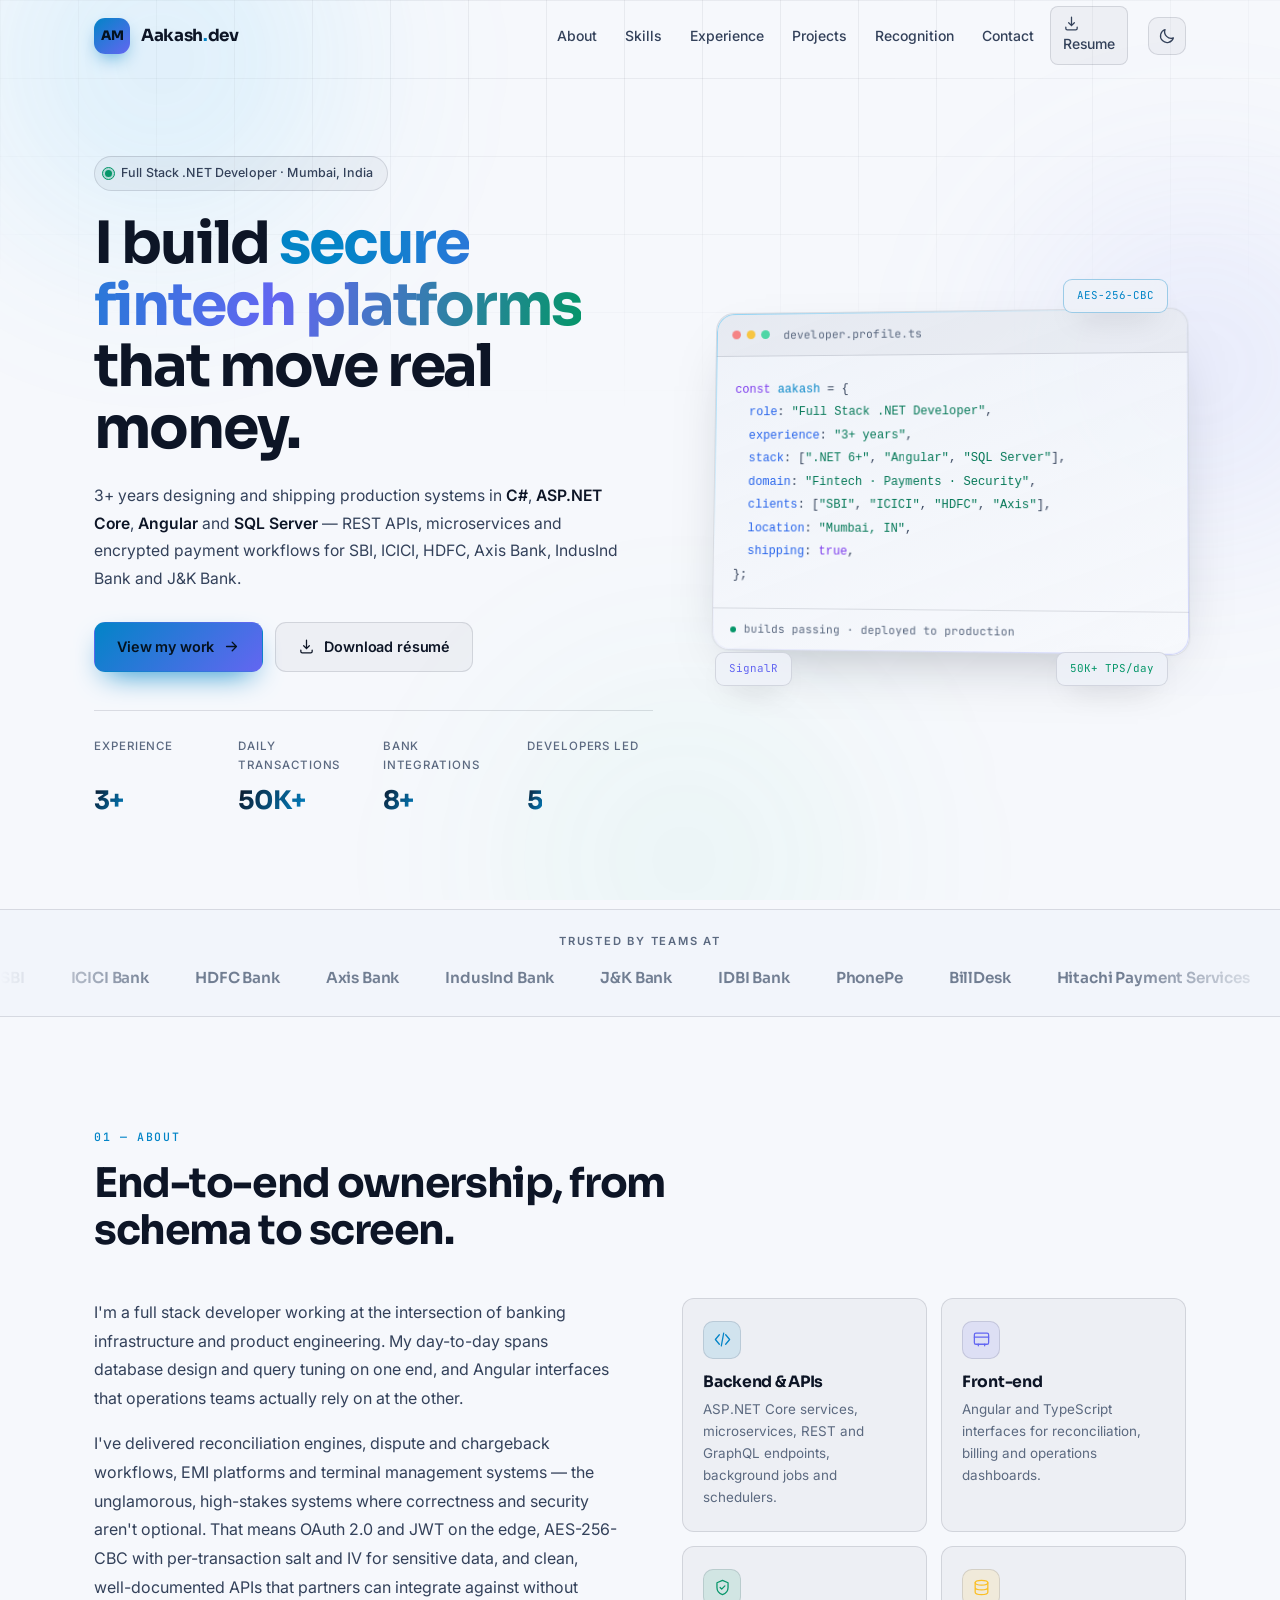
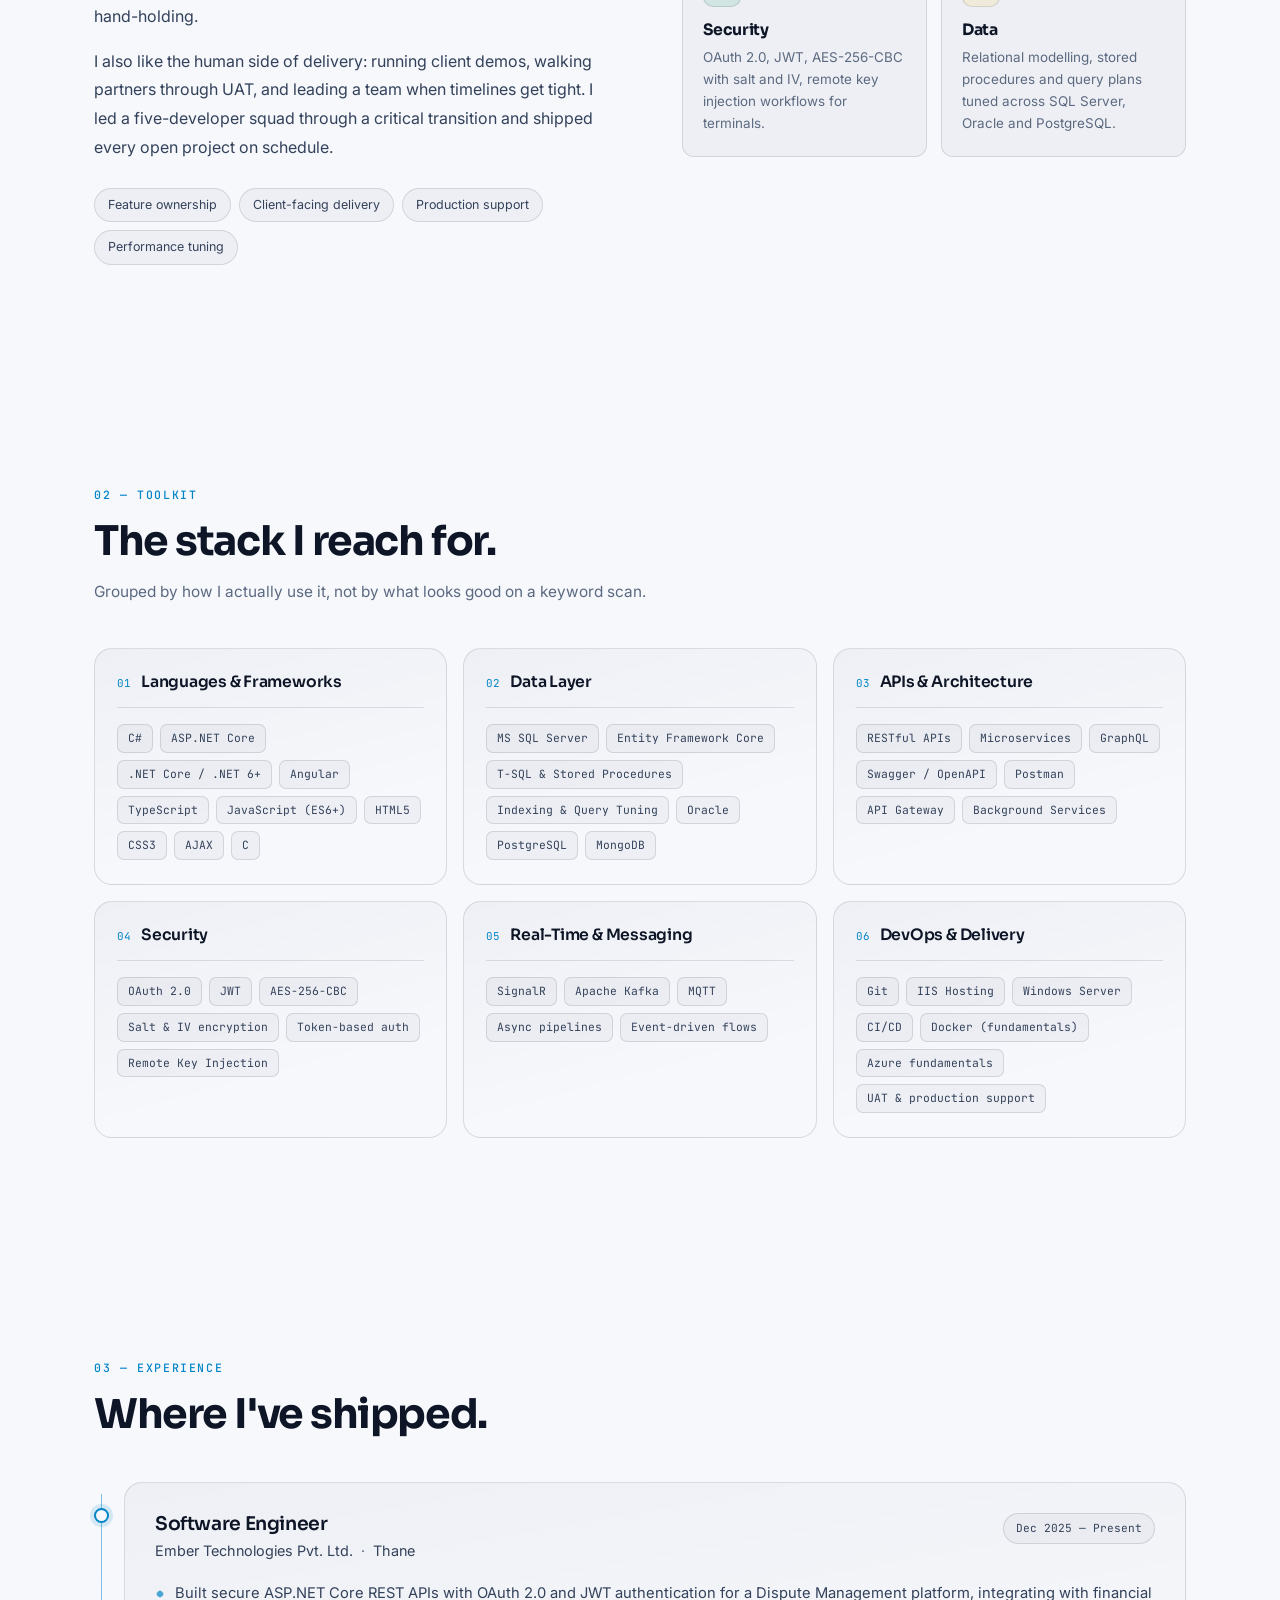
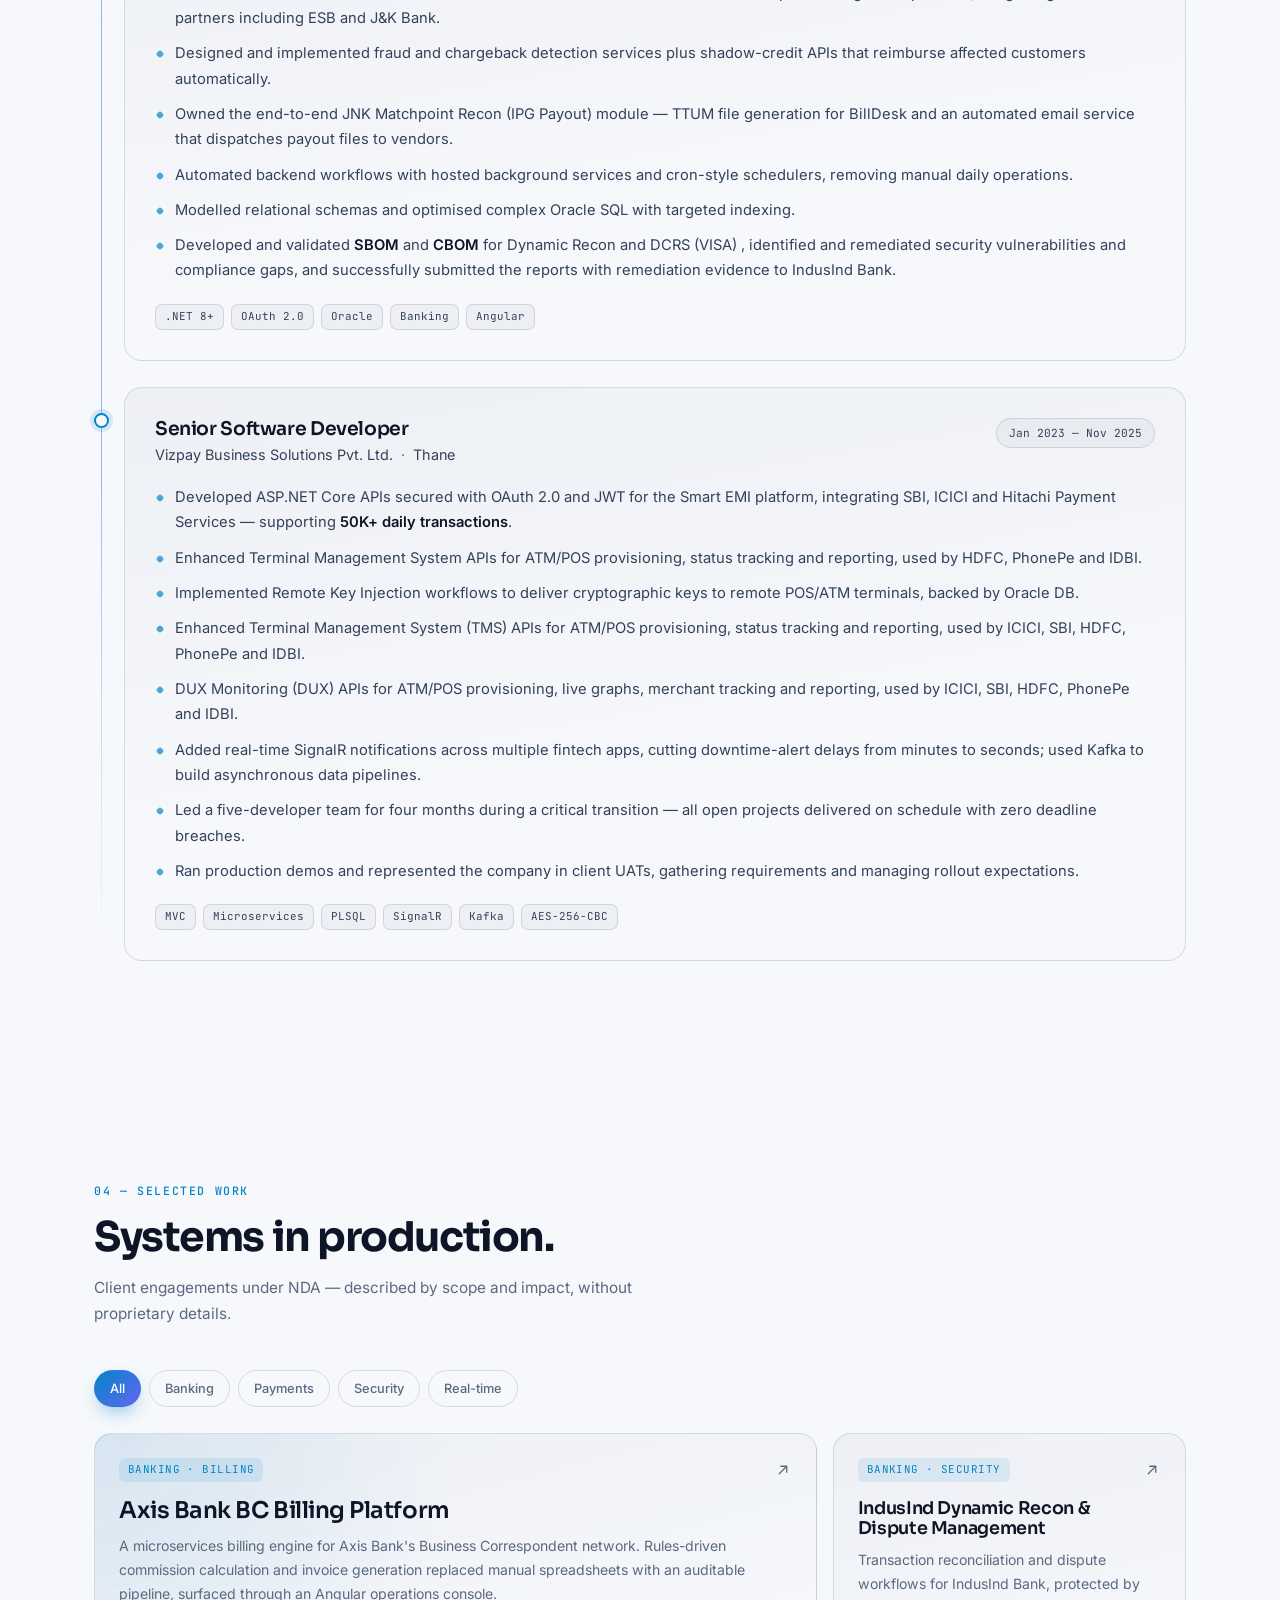
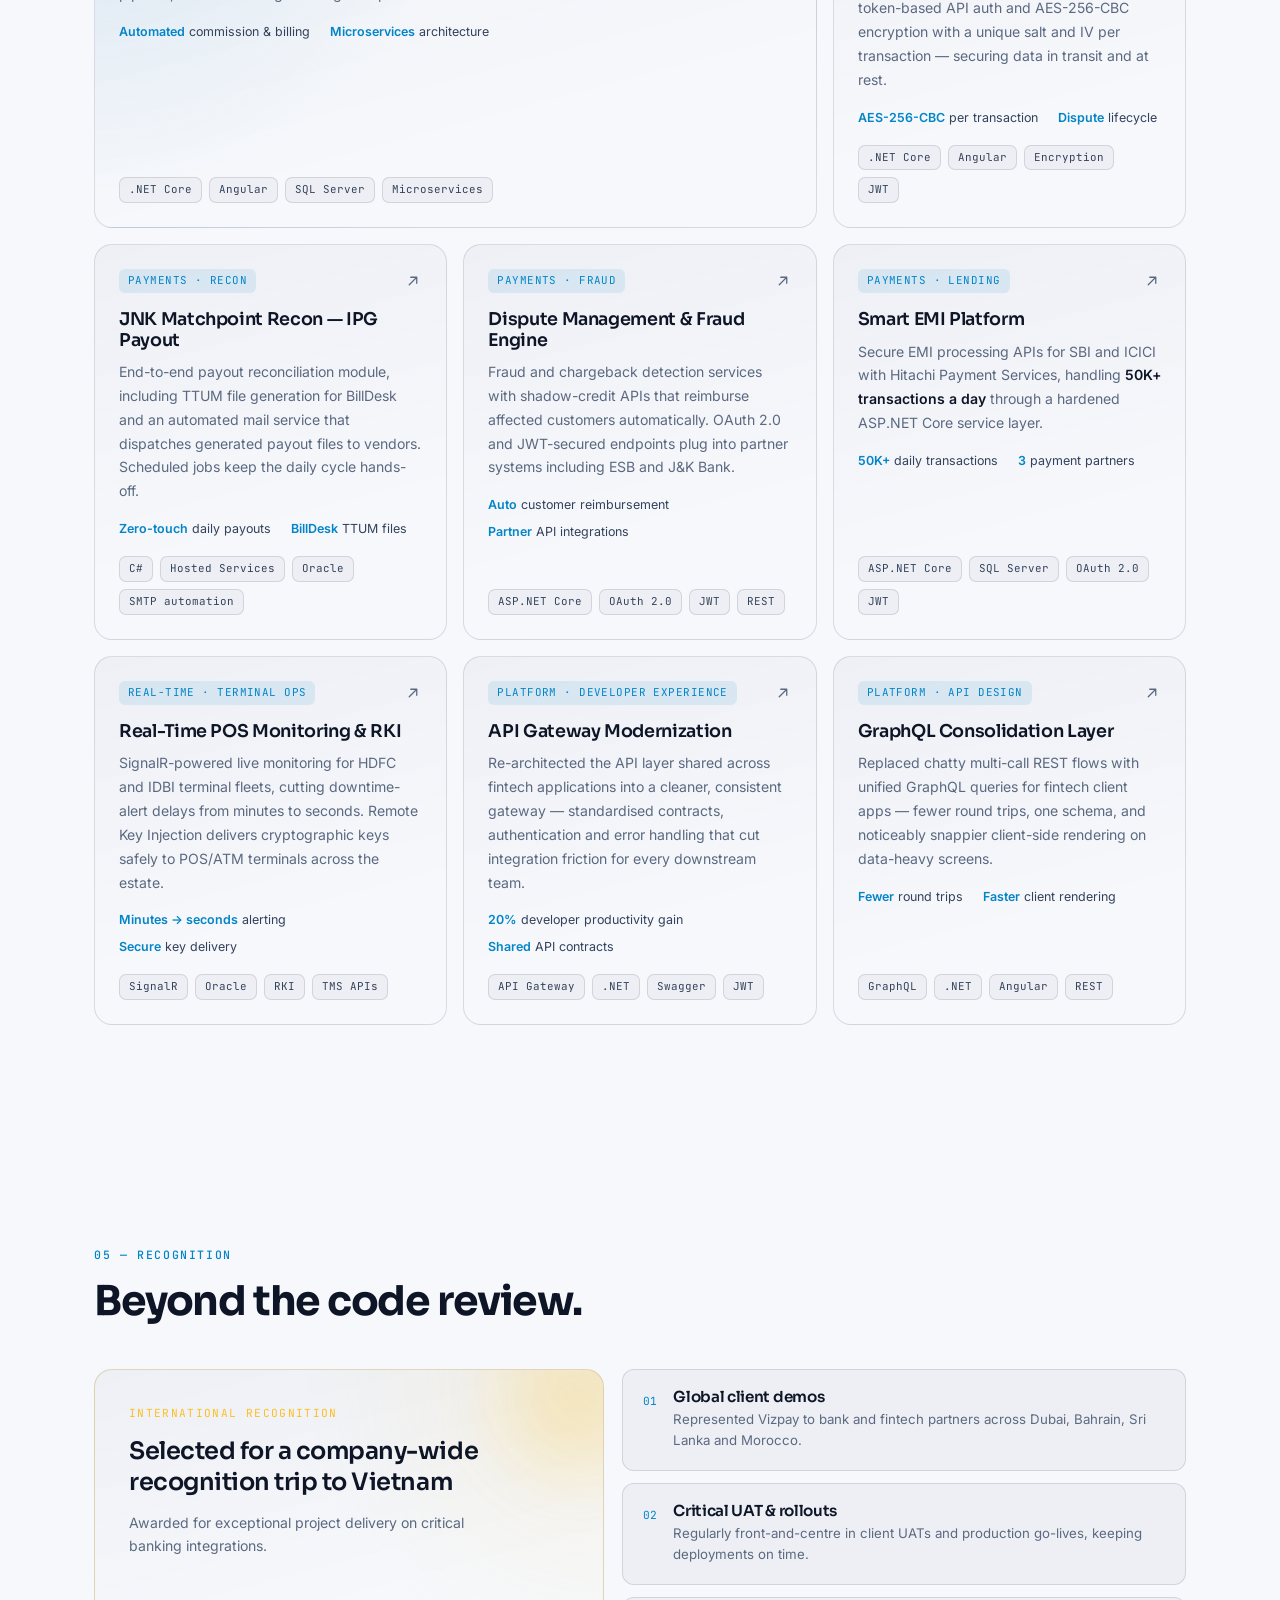
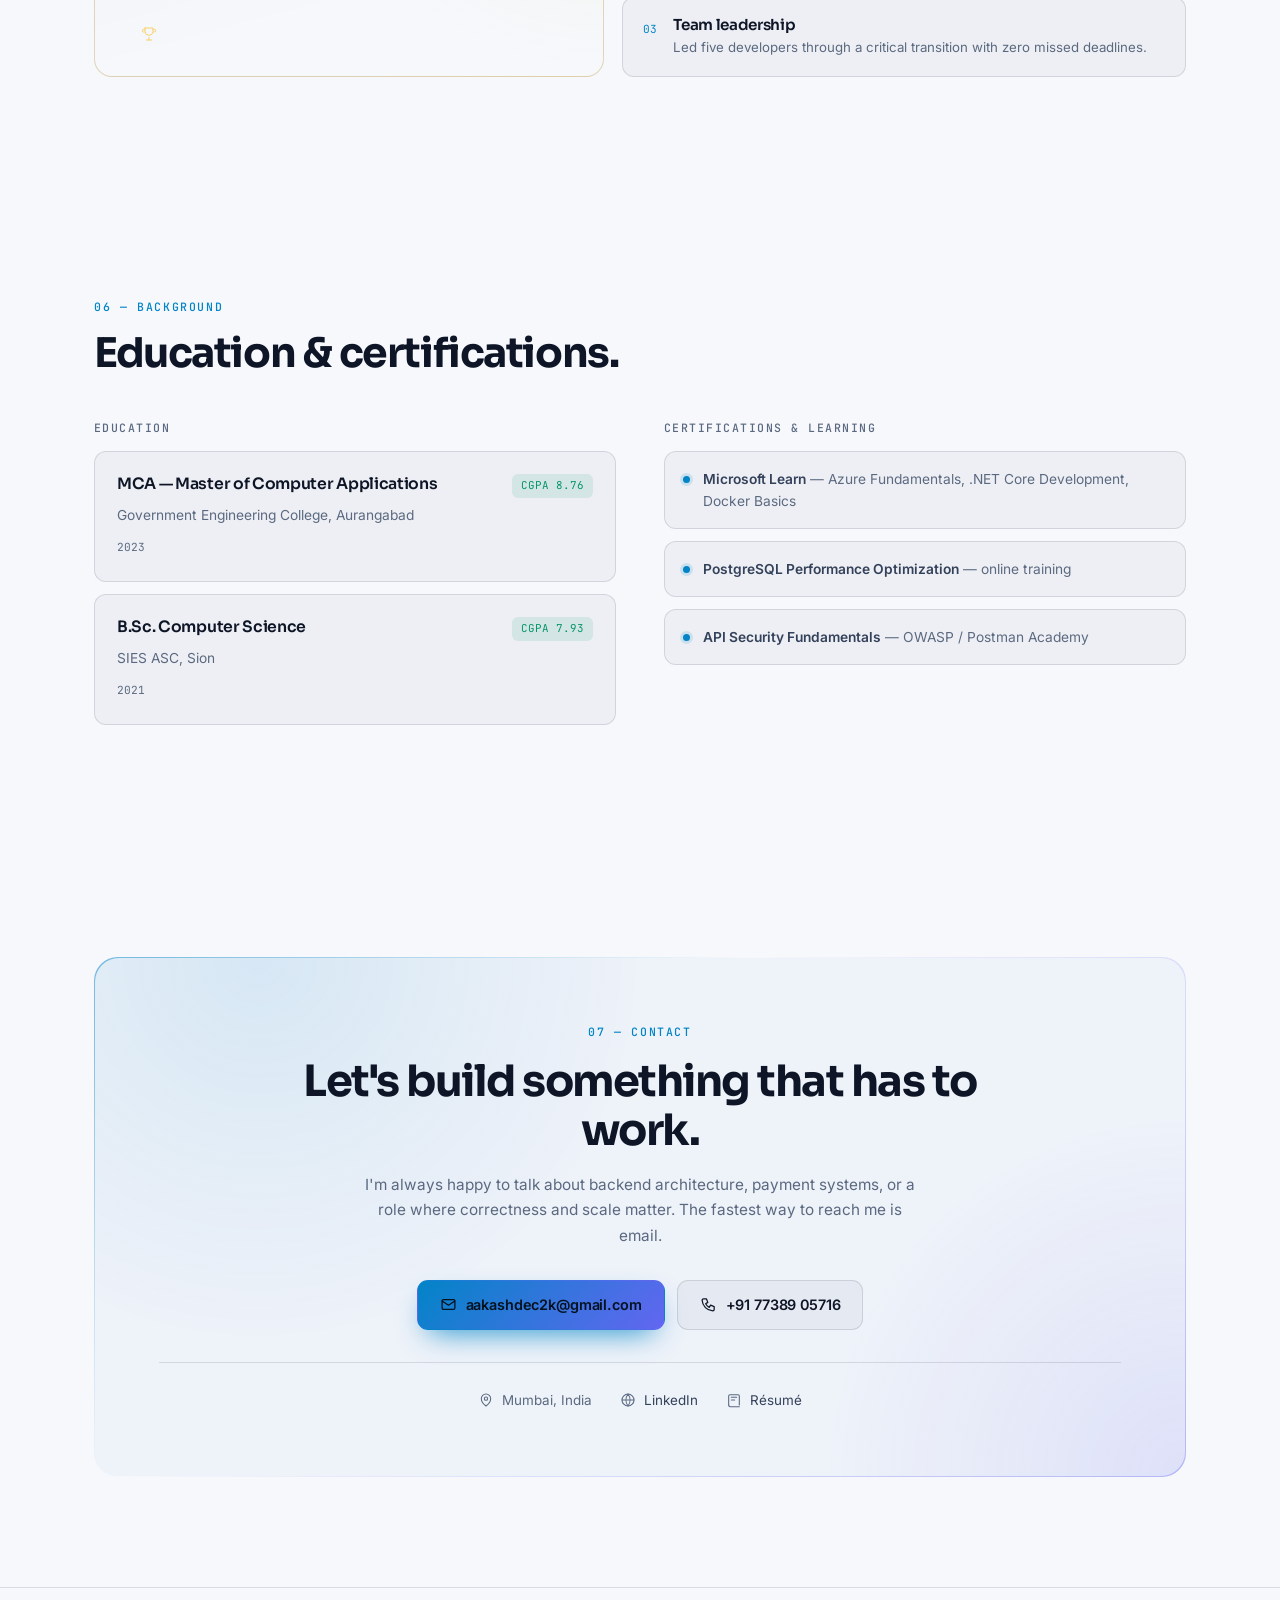
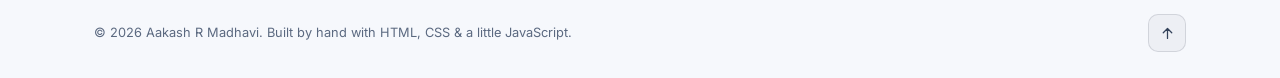
==== commit 2fe64d28: "new" ====
--- a/index.html
+++ b/index.html
@@ -327,9 +327,10 @@
               <li>Owned the end-to-end JNK Matchpoint Recon (IPG Payout) module — TTUM file generation for BillDesk and an automated email service that dispatches payout files to vendors.</li>
               <li>Automated backend workflows with hosted background services and cron-style schedulers, removing manual daily operations.</li>
               <li>Modelled relational schemas and optimised complex Oracle SQL with targeted indexing.</li>
+              <li>Developed and validated <strong>SBOM</strong> and <strong>CBOM</strong> for Dynamic Recon and DCRS (VISA) , identified and remediated security vulnerabilities and compliance gaps, and successfully submitted the reports with remediation evidence to IndusInd Bank.</li>
             </ul>
             <ul class="tags tags-sm">
-              <li>.NET 6+</li><li>OAuth 2.0</li><li>Oracle</li><li>BillDesk</li><li>Background Services</li>
+              <li>.NET 8+</li><li>OAuth 2.0</li><li>Oracle</li><li>Banking</li><li>Angular</li>
             </ul>
           </div>
         </li>
@@ -348,14 +349,14 @@
               <li>Developed ASP.NET Core APIs secured with OAuth 2.0 and JWT for the Smart EMI platform, integrating SBI, ICICI and Hitachi Payment Services — supporting <strong>50K+ daily transactions</strong>.</li>
               <li>Enhanced Terminal Management System APIs for ATM/POS provisioning, status tracking and reporting, used by HDFC, PhonePe and IDBI.</li>
               <li>Implemented Remote Key Injection workflows to deliver cryptographic keys to remote POS/ATM terminals, backed by Oracle DB.</li>
-              <li>Built the Axis Bank BC Billing Platform: a microservices billing module with .NET Core APIs and an Angular front-end, automating commission calculation and invoice generation for the Business Correspondent network.</li>
-              <li>Delivered IndusInd Bank's Dynamic Recon &amp; Dispute Management platform with token-based API auth and AES-256-CBC encryption using a unique salt and IV per transaction.</li>
+              <li>Enhanced Terminal Management System (TMS) APIs for ATM/POS provisioning, status tracking and reporting, used by ICICI, SBI, HDFC, PhonePe and IDBI.</li>
+              <li>DUX Monitoring (DUX) APIs for ATM/POS provisioning, live graphs, merchant tracking and reporting, used by ICICI, SBI, HDFC, PhonePe and IDBI.</li>
               <li>Added real-time SignalR notifications across multiple fintech apps, cutting downtime-alert delays from minutes to seconds; used Kafka to build asynchronous data pipelines.</li>
               <li>Led a five-developer team for four months during a critical transition — all open projects delivered on schedule with zero deadline breaches.</li>
               <li>Ran production demos and represented the company in client UATs, gathering requirements and managing rollout expectations.</li>
             </ul>
             <ul class="tags tags-sm">
-              <li>Angular</li><li>Microservices</li><li>SQL Server</li><li>SignalR</li><li>Kafka</li><li>AES-256</li>
+              <li>MVC</li><li>Microservices</li><li>PLSQL</li><li>SignalR</li><li>Kafka</li><li>AES-256-CBC</li>
             </ul>
           </div>
         </li>
